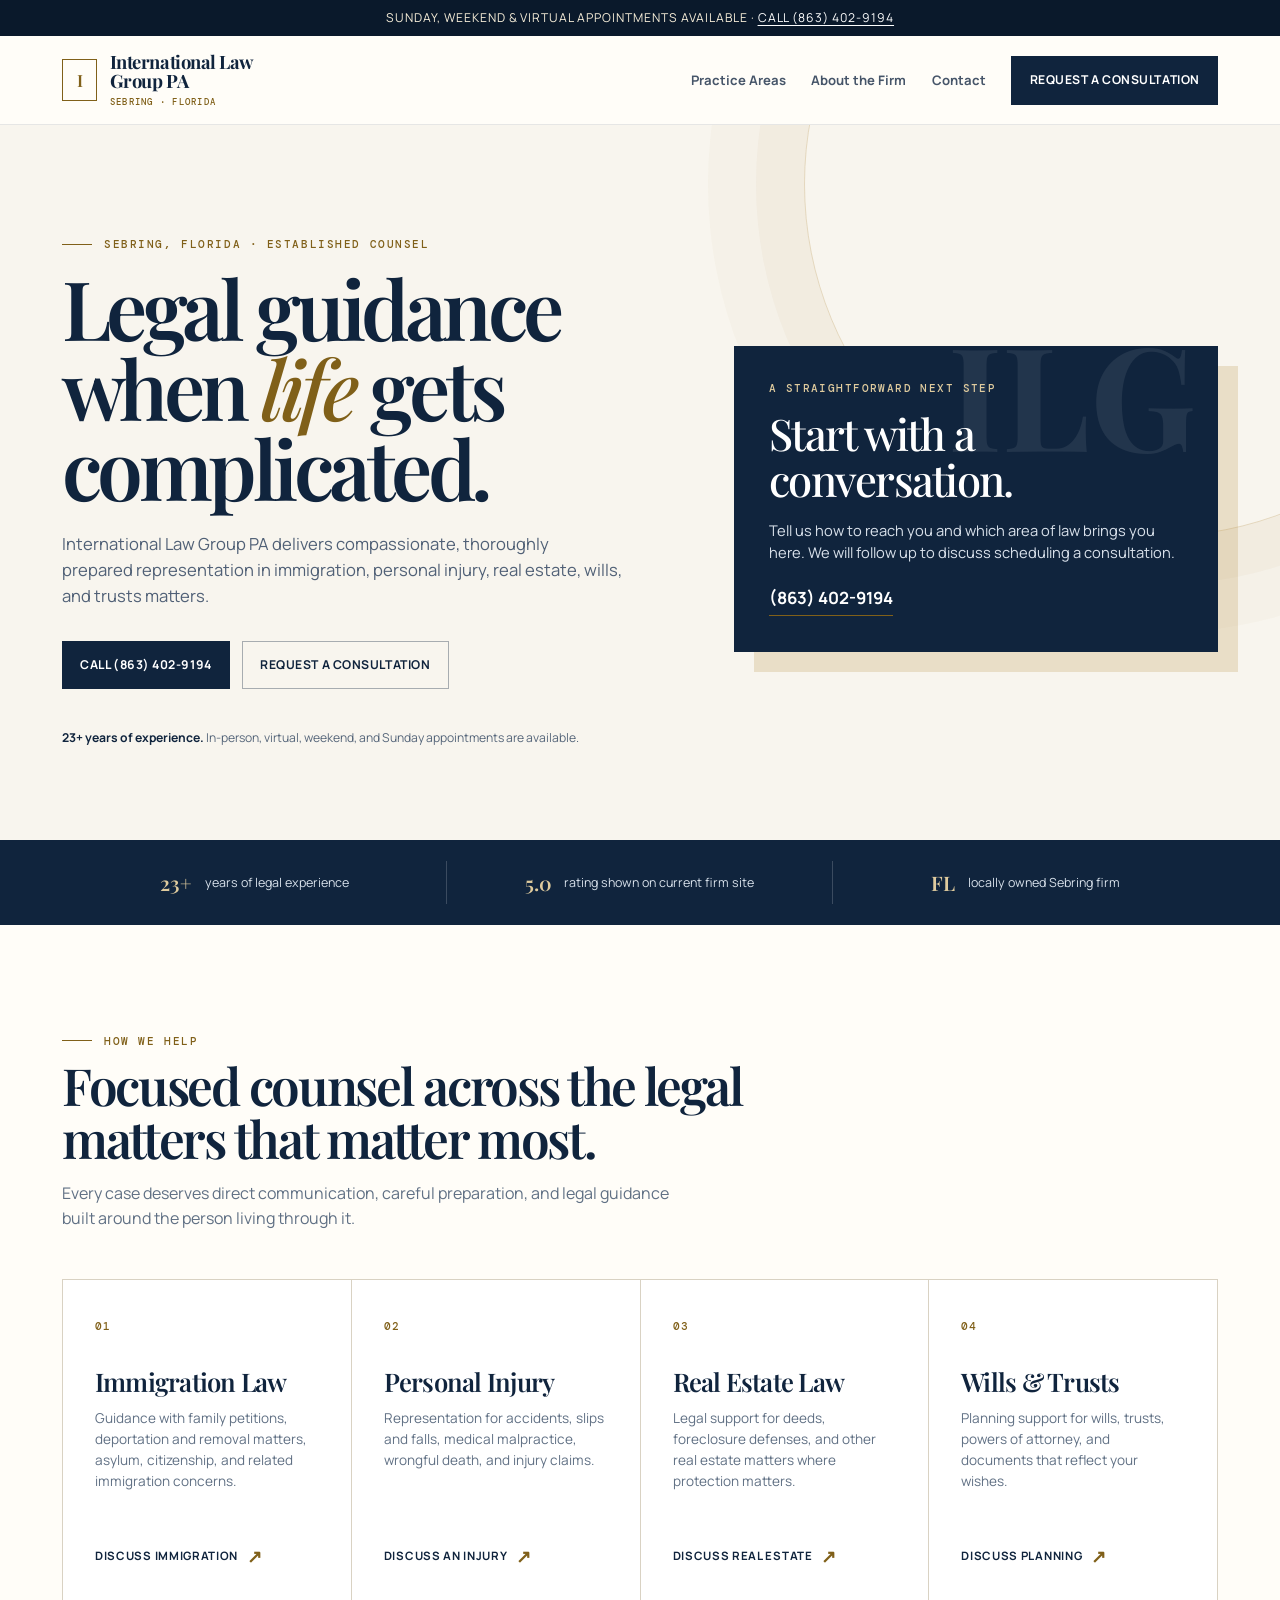
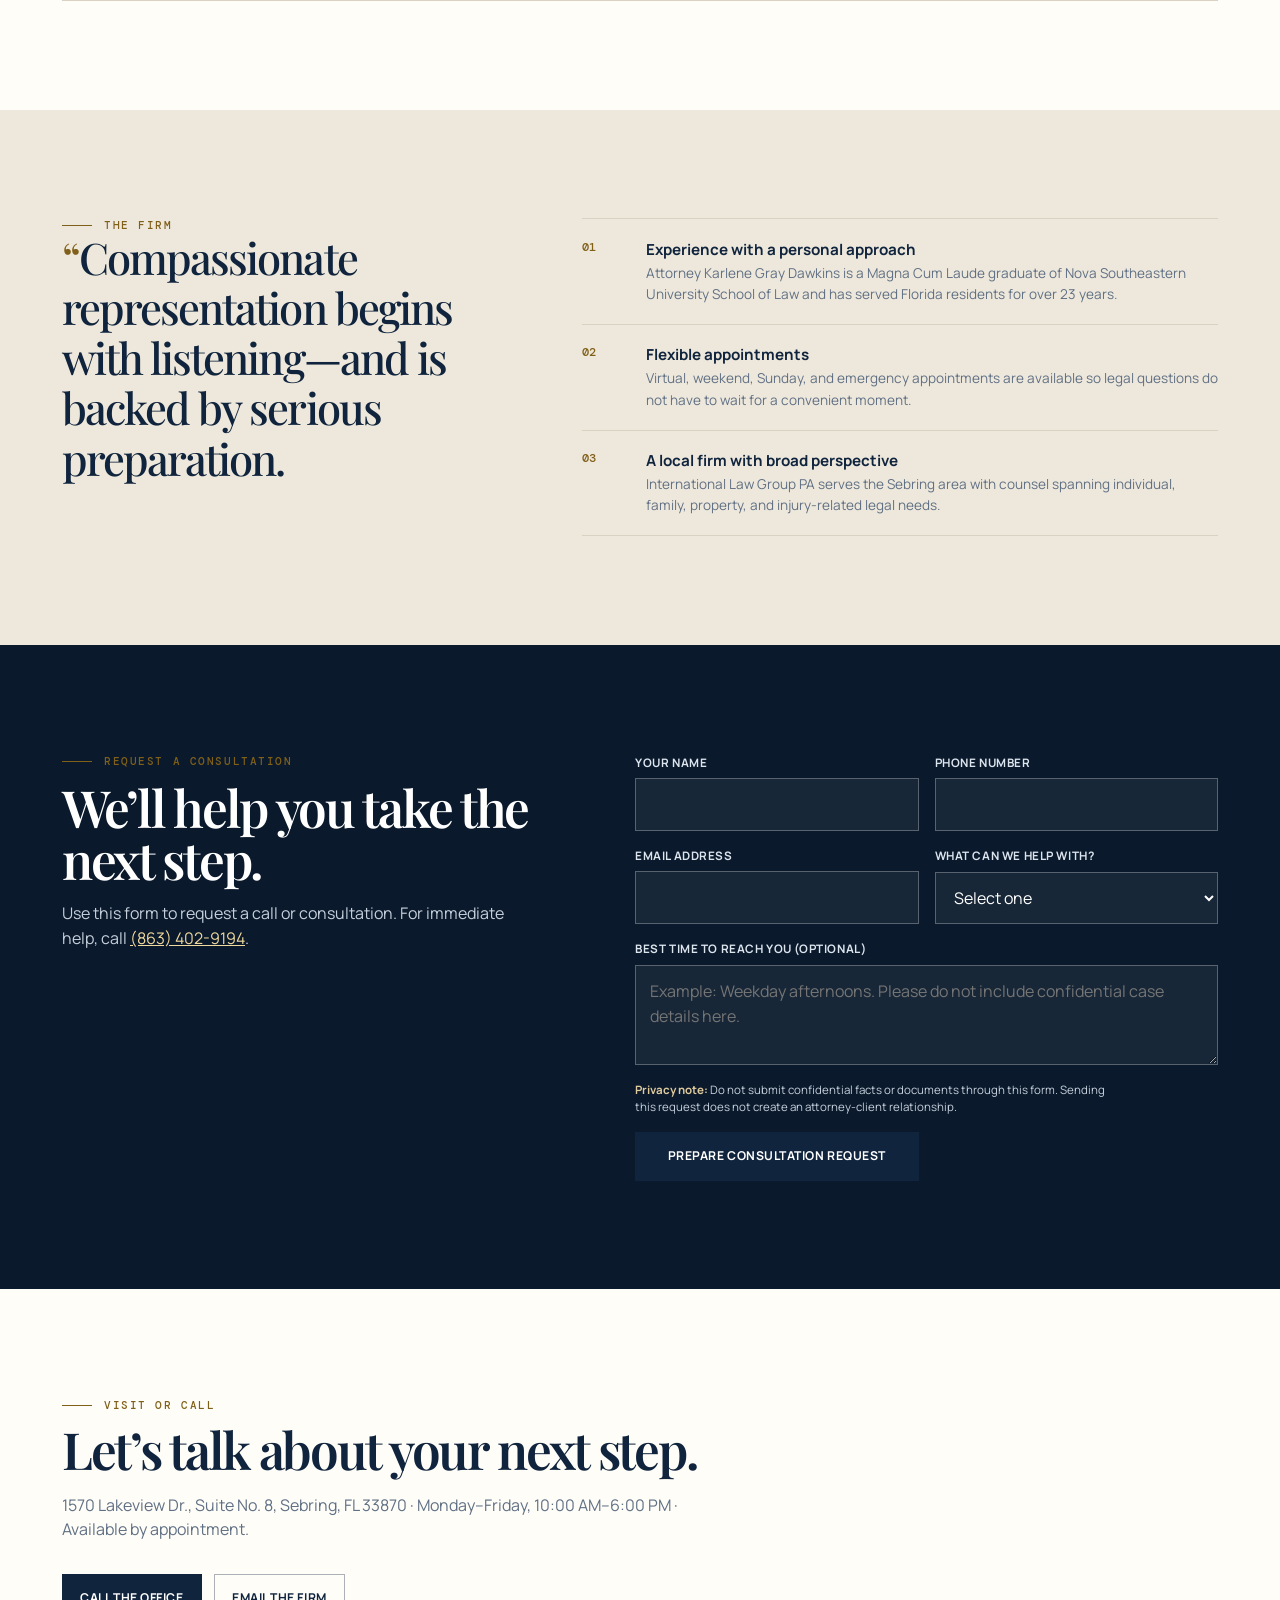
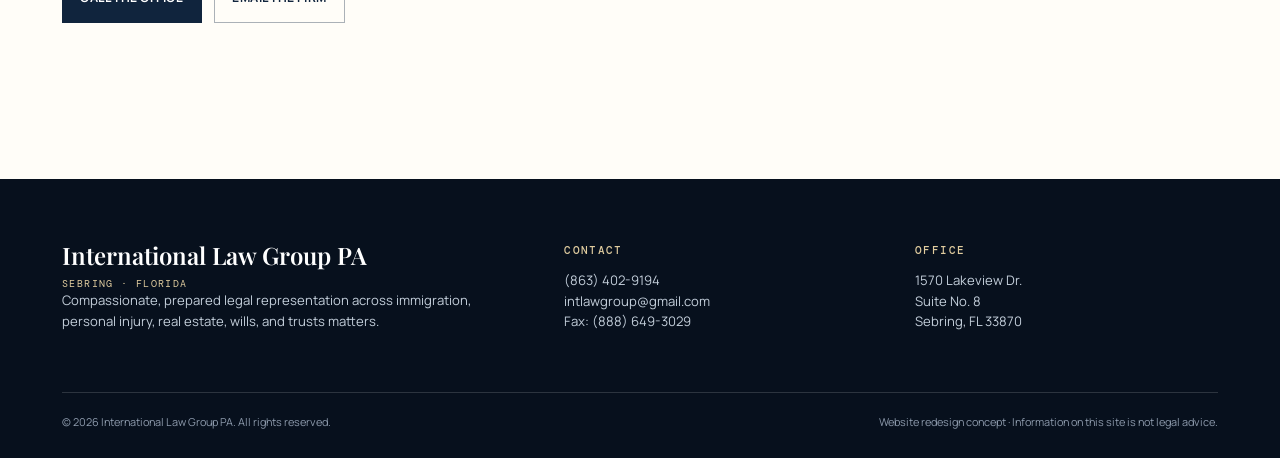
==== index.html @ d6b71b7b "feat: add premium ILG website redesign" ====
<!doctype html>
<html lang="en">
<head>
  <meta charset="utf-8">
  <meta name="viewport" content="width=device-width, initial-scale=1">
  <meta name="description" content="International Law Group PA provides immigration, personal injury, real estate, wills, and trusts counsel in Sebring, Florida.">
  <title>International Law Group PA | Sebring, Florida</title>
  <link rel="preconnect" href="https://fonts.googleapis.com">
  <link rel="preconnect" href="https://fonts.gstatic.com" crossorigin>
  <link href="https://fonts.googleapis.com/css2?family=DM+Mono&family=Manrope:wght@400;500;600;700&family=Playfair+Display:ital,wght@0,500;0,600;0,700;1,500;1,600&display=swap" rel="stylesheet">
  <style>
    :root { --ink:#10243d; --ink-2:#173456; --ivory:#f8f5ee; --paper:#fffdf8; --gold:#806019; --gold-light:#dfcb9e; --muted:#607084; --line:#d9d2c3; --deep:#0a192b; }
    * { box-sizing:border-box; }
    html { scroll-behavior:smooth; }
    body { margin:0; color:var(--ink); background:var(--paper); font-family:Manrope, sans-serif; line-height:1.55; }
    a { color:inherit; text-decoration:none; }
    button, input, select, textarea { font:inherit; }
    .skip { position:absolute; left:-999px; top:auto; }
    .skip:focus { left:1rem; top:1rem; z-index:100; padding:.7rem 1rem; background:#fff; outline:3px solid var(--gold); }
    .notice { background:var(--deep); color:#f7eed9; text-align:center; padding:.55rem 1rem; font-size:.76rem; letter-spacing:.08em; text-transform:uppercase; }
    .notice a { color:#fff; text-decoration:underline; text-underline-offset:3px; }
    header { position:sticky; top:0; z-index:20; background:rgba(255,253,248,.96); backdrop-filter:blur(12px); border-bottom:1px solid rgba(16,36,61,.1); }
    .nav { max-width:1220px; min-height:88px; margin:auto; padding:0 2rem; display:flex; align-items:center; justify-content:space-between; gap:1.5rem; }
    .brand { display:flex; gap:.8rem; align-items:center; font-family:'Playfair Display', serif; font-size:1.15rem; font-weight:700; line-height:1.03; letter-spacing:-.025em; }
    .brand-mark { width:35px; height:42px; border:1px solid var(--gold); display:grid; place-items:center; color:var(--gold); font:600 1.05rem 'Playfair Display',serif; }
    .brand small { display:block; color:var(--gold); font:500 .56rem 'DM Mono',monospace; letter-spacing:.14em; margin-top:.27rem; }
    .navlinks { display:flex; align-items:center; gap:1.6rem; color:#465569; font-size:.82rem; font-weight:700; }
    .navlinks a:not(.button) { position:relative; }
    .navlinks a:not(.button):after { content:''; position:absolute; left:0; bottom:-.4rem; height:1px; width:0; background:var(--gold); transition:.2s; }
    .navlinks a:not(.button):hover:after { width:100%; }
    .button { display:inline-flex; align-items:center; justify-content:center; gap:.6rem; padding:.86rem 1.08rem; border:1px solid var(--ink); background:var(--ink); color:#fff; cursor:pointer; font-size:.76rem; font-weight:700; letter-spacing:.045em; text-transform:uppercase; transition:.2s; }
    .button:hover { background:var(--gold); border-color:var(--gold); transform:translateY(-2px); }
    .button.alt { background:transparent; color:var(--ink); border-color:rgba(16,36,61,.35); }
    .button.alt:hover { color:#fff; }
    .menu-button { display:none; border:0; background:none; color:var(--ink); font-weight:700; }
    .hero { position:relative; overflow:hidden; background:var(--ivory); }
    .hero:before { content:''; position:absolute; width:55vw; height:55vw; min-width:680px; min-height:680px; right:-18vw; top:-23vw; border:1px solid rgba(182,146,77,.3); border-radius:50%; box-shadow:0 0 0 48px rgba(182,146,77,.05),0 0 0 96px rgba(182,146,77,.04); }
    .hero-grid { position:relative; max-width:1220px; min-height:620px; margin:auto; padding:7rem 2rem 5rem; display:grid; grid-template-columns:1.1fr .9fr; align-items:center; gap:5rem; }
    .eyebrow { display:flex; align-items:center; gap:.75rem; color:var(--gold); font:500 .7rem 'DM Mono',monospace; text-transform:uppercase; letter-spacing:.14em; }
    .eyebrow:before { content:''; width:30px; height:1px; background:currentColor; }
    h1,h2,h3,p { margin-top:0; }
    h1 { max-width:730px; margin:.95rem 0 1.5rem; font:600 clamp(3rem,6.4vw,6.05rem)/.98 'Playfair Display',serif; letter-spacing:-.055em; }
    h1 em { color:var(--gold); font-weight:500; }
    .hero-copy { max-width:560px; color:#506076; font-size:1.04rem; }
    .hero-actions { display:flex; flex-wrap:wrap; gap:.75rem; margin-top:2rem; }
    .hero-note { margin-top:2.5rem; color:#56667a; font-size:.76rem; }
    .hero-note strong { color:var(--ink); }
    .hero-card { background:var(--ink); color:#fff; padding:2.2rem; position:relative; box-shadow:20px 20px 0 rgba(182,146,77,.24); }
    .hero-card:before { content:'ILG'; position:absolute; right:1.4rem; top:-1.6rem; color:rgba(255,255,255,.08); font:700 9rem/1 'Playfair Display',serif; }
    .hero-card > * { position:relative; }
    .hero-card .card-label { color:var(--gold-light); font:500 .68rem 'DM Mono',monospace; letter-spacing:.13em; text-transform:uppercase; }
    .hero-card h2 { margin:1rem 0; max-width:360px; font:500 clamp(2rem,3.4vw,3.25rem)/1.05 'Playfair Display',serif; letter-spacing:-.04em; }
    .hero-card p { color:#d9e1eb; font-size:.92rem; }
    .hero-card .phone { display:inline-block; margin-top:.4rem; color:#fff; border-bottom:1px solid var(--gold); padding-bottom:.25rem; font-size:1.05rem; font-weight:700; }
    .trust { background:var(--ink); color:#fff; }
    .trust-inner { max-width:1220px; margin:auto; padding:1.3rem 2rem; display:grid; grid-template-columns:repeat(3,1fr); }
    .trust-item { display:flex; align-items:center; justify-content:center; gap:.8rem; padding:.5rem 1rem; border-right:1px solid rgba(255,255,255,.18); color:#d7e0ea; font-size:.78rem; }
    .trust-item:last-child { border-right:0; }
    .trust-num { color:var(--gold-light); font:600 1.25rem 'Playfair Display',serif; }
    .section { max-width:1220px; margin:auto; padding:6.8rem 2rem; }
    .section-header { max-width:710px; margin-bottom:3rem; }
    .section h2 { margin:.7rem 0 1rem; font:600 clamp(2.2rem,4vw,4rem)/1.04 'Playfair Display',serif; letter-spacing:-.045em; }
    .section-intro { color:var(--muted); max-width:630px; }
    .practice-grid { display:grid; grid-template-columns:repeat(4,1fr); gap:1px; background:var(--line); border:1px solid var(--line); }
    .practice { min-height:320px; padding:2rem; background:#fff; display:flex; flex-direction:column; justify-content:space-between; transition:.25s; }
    .practice:hover { background:#f4efe5; }
    .practice-index { color:var(--gold); font:500 .7rem 'DM Mono',monospace; letter-spacing:.1em; }
    .practice h3 { margin:1.9rem 0 .8rem; font:600 1.6rem/1.1 'Playfair Display',serif; letter-spacing:-.03em; }
    .practice p { color:var(--muted); font-size:.85rem; }
    .text-link { display:inline-flex; gap:.55rem; align-items:center; color:var(--ink); font:700 .72rem Manrope,sans-serif; text-transform:uppercase; letter-spacing:.06em; }
    .text-link:after { content:'↗'; color:var(--gold); font-size:1.1rem; }
    .difference { background:#eee8dc; }
    .difference-inner { max-width:1220px; padding:6.8rem 2rem; margin:auto; display:grid; grid-template-columns:.8fr 1.2fr; gap:6rem; }
    .quote { color:var(--ink); font:500 clamp(2rem,3.4vw,3.7rem)/1.15 'Playfair Display',serif; letter-spacing:-.045em; }
    .quote:before { content:'“'; color:var(--gold); }
    .facts { border-top:1px solid var(--line); }
    .fact { display:grid; grid-template-columns:48px 1fr; gap:1rem; padding:1.2rem 0; border-bottom:1px solid var(--line); }
    .fact span { color:var(--gold); font:500 .75rem 'DM Mono',monospace; }
    .fact h3 { margin:0 0 .2rem; font:700 .95rem Manrope,sans-serif; }
    .fact p { margin:0; color:var(--muted); font-size:.85rem; }
    .consult { background:var(--deep); color:#fff; }
    .consult-inner { max-width:1220px; margin:auto; padding:6.8rem 2rem; display:grid; grid-template-columns:.9fr 1.1fr; gap:6rem; }
    .consult h2 { margin:.8rem 0 1rem; font:600 clamp(2.3rem,4vw,4rem)/1.02 'Playfair Display',serif; letter-spacing:-.045em; }
    .consult p { color:#c6d0dd; max-width:480px; }
    form { display:grid; grid-template-columns:1fr 1fr; gap:1rem; }
    .field { display:grid; gap:.38rem; }
    .field.full { grid-column:1/-1; }
    label { color:#dce4ee; font-size:.73rem; font-weight:700; letter-spacing:.05em; text-transform:uppercase; }
    input,select,textarea { width:100%; border:1px solid rgba(255,255,255,.28); border-radius:0; background:rgba(255,255,255,.06); color:#fff; padding:.82rem .9rem; }
    option { color:#10243d; }
    textarea { min-height:100px; resize:vertical; }
    input:focus,select:focus,textarea:focus { outline:2px solid var(--gold); outline-offset:2px; }
    .privacy { grid-column:1/-1; margin:0; color:#bdc8d6; font-size:.72rem; }
    .privacy strong { color:var(--gold-light); }
    .form-result { grid-column:1/-1; display:none; margin:0; color:#f0d99f; font-size:.8rem; }
    .form-result.show { display:block; }
    footer { background:#07101d; color:#d3dce6; }
    .footer-inner { max-width:1220px; margin:auto; padding:4rem 2rem 1.7rem; }
    .footer-top { display:grid; grid-template-columns:1.5fr 1fr 1fr; gap:3rem; }
    .footer-brand { color:#fff; font:600 1.5rem/1.05 'Playfair Display',serif; }
    .footer-brand small { display:block; margin-top:.55rem; color:var(--gold-light); font:.62rem 'DM Mono',monospace; letter-spacing:.14em; }
    .footer-heading { color:var(--gold-light); margin-bottom:.8rem; font:500 .7rem 'DM Mono',monospace; text-transform:uppercase; letter-spacing:.12em; }
    footer p, footer a { color:#c3ceda; font-size:.82rem; }
    footer a:hover { color:#fff; }
    .footer-bottom { display:flex; justify-content:space-between; gap:1rem; margin-top:3rem; padding-top:1.3rem; border-top:1px solid rgba(255,255,255,.15); color:#8d9aac; font-size:.68rem; }
    @media (max-width:860px) { .nav { min-height:72px; padding:0 1.15rem; } .navlinks { display:none; position:absolute; left:0; right:0; top:72px; padding:1rem 1.15rem 1.4rem; flex-direction:column; align-items:stretch; background:var(--paper); border-bottom:1px solid var(--line); } .navlinks.open { display:flex; } .menu-button { display:block; } .hero-grid,.difference-inner,.consult-inner { grid-template-columns:1fr; gap:3rem; } .hero-grid { padding:5rem 1.3rem 4.7rem; } .section { padding:5rem 1.3rem; } .hero-card { max-width:520px; } .practice-grid { grid-template-columns:1fr 1fr; } .difference-inner,.consult-inner { padding:5rem 1.3rem; } .trust-inner { grid-template-columns:1fr; padding:1rem 1.3rem; } .trust-item { justify-content:flex-start; border-right:0; border-bottom:1px solid rgba(255,255,255,.18); } .trust-item:last-child { border-bottom:0; } }
    @media (max-width:540px) { h1 { font-size:3.15rem; } .practice-grid { grid-template-columns:1fr; } .practice { min-height:245px; } form { grid-template-columns:1fr; } .field.full { grid-column:auto; } .footer-top { grid-template-columns:1fr; gap:2rem; } .footer-bottom { flex-direction:column; } .hero-actions .button { width:100%; } }
  </style>
</head>
<body>
  <a class="skip" href="#main">Skip to main content</a>
  <div class="notice">Sunday, weekend & virtual appointments available · <a href="tel:+1-863-402-9194">Call (863) 402-9194</a></div>
  <header>
    <nav class="nav" aria-label="Main navigation">
      <a class="brand" href="#top" aria-label="International Law Group PA home"><span class="brand-mark">I</span><span>International Law<br>Group PA<small>SEBRING · FLORIDA</small></span></a>
      <button class="menu-button" type="button" aria-expanded="false" aria-controls="menu">Menu</button>
      <div class="navlinks" id="menu">
        <a href="#practice-areas">Practice Areas</a><a href="#about">About the Firm</a><a href="#contact">Contact</a><a class="button" href="#consultation">Request a Consultation</a>
      </div>
    </nav>
  </header>
  <main id="main">
    <section class="hero" id="top">
      <div class="hero-grid">
        <div>
          <div class="eyebrow">Sebring, Florida · Established Counsel</div>
          <h1>Legal guidance when <em>life</em> gets complicated.</h1>
          <p class="hero-copy">International Law Group PA delivers compassionate, thoroughly prepared representation in immigration, personal injury, real estate, wills, and trusts matters.</p>
          <div class="hero-actions"><a class="button" href="tel:+1-863-402-9194">Call (863) 402-9194</a><a class="button alt" href="#consultation">Request a consultation</a></div>
          <p class="hero-note"><strong>23+ years of experience.</strong> In-person, virtual, weekend, and Sunday appointments are available.</p>
        </div>
        <aside class="hero-card" aria-label="Consultation prompt"><div class="card-label">A straightforward next step</div><h2>Start with a conversation.</h2><p>Tell us how to reach you and which area of law brings you here. We will follow up to discuss scheduling a consultation.</p><a class="phone" href="tel:+1-863-402-9194">(863) 402-9194</a></aside>
      </div>
    </section>
    <section class="trust" aria-label="Firm highlights"><div class="trust-inner"><div class="trust-item"><span class="trust-num">23+</span> years of legal experience</div><div class="trust-item"><span class="trust-num">5.0</span> rating shown on current firm site</div><div class="trust-item"><span class="trust-num">FL</span> locally owned Sebring firm</div></div></section>
    <section class="section" id="practice-areas">
      <div class="section-header"><div class="eyebrow">How we help</div><h2>Focused counsel across the legal matters that matter most.</h2><p class="section-intro">Every case deserves direct communication, careful preparation, and legal guidance built around the person living through it.</p></div>
      <div class="practice-grid">
        <article class="practice"><div><span class="practice-index">01</span><h3>Immigration Law</h3><p>Guidance with family petitions, deportation and removal matters, asylum, citizenship, and related immigration concerns.</p></div><a class="text-link" href="#consultation">Discuss immigration</a></article>
        <article class="practice"><div><span class="practice-index">02</span><h3>Personal Injury</h3><p>Representation for accidents, slips and falls, medical malpractice, wrongful death, and injury claims.</p></div><a class="text-link" href="#consultation">Discuss an injury</a></article>
        <article class="practice"><div><span class="practice-index">03</span><h3>Real Estate Law</h3><p>Legal support for deeds, foreclosure defenses, and other real estate matters where protection matters.</p></div><a class="text-link" href="#consultation">Discuss real estate</a></article>
        <article class="practice"><div><span class="practice-index">04</span><h3>Wills & Trusts</h3><p>Planning support for wills, trusts, powers of attorney, and documents that reflect your wishes.</p></div><a class="text-link" href="#consultation">Discuss planning</a></article>
      </div>
    </section>
    <section class="difference" id="about"><div class="difference-inner"><div><div class="eyebrow">The firm</div><p class="quote">Compassionate representation begins with listening—and is backed by serious preparation.</p></div><div class="facts"><div class="fact"><span>01</span><div><h3>Experience with a personal approach</h3><p>Attorney Karlene Gray Dawkins is a Magna Cum Laude graduate of Nova Southeastern University School of Law and has served Florida residents for over 23 years.</p></div></div><div class="fact"><span>02</span><div><h3>Flexible appointments</h3><p>Virtual, weekend, Sunday, and emergency appointments are available so legal questions do not have to wait for a convenient moment.</p></div></div><div class="fact"><span>03</span><div><h3>A local firm with broad perspective</h3><p>International Law Group PA serves the Sebring area with counsel spanning individual, family, property, and injury-related legal needs.</p></div></div></div></div></section>
    <section class="consult" id="consultation"><div class="consult-inner"><div><div class="eyebrow">Request a consultation</div><h2>We’ll help you take the next step.</h2><p>Use this form to request a call or consultation. For immediate help, call <a href="tel:+1-863-402-9194" style="color:#f0d99f;text-decoration:underline">(863) 402-9194</a>.</p></div><form id="consultation-form"><div class="field"><label for="name">Your name</label><input id="name" name="name" autocomplete="name" required></div><div class="field"><label for="phone">Phone number</label><input id="phone" name="phone" type="tel" autocomplete="tel" required></div><div class="field"><label for="email">Email address</label><input id="email" name="email" type="email" autocomplete="email"></div><div class="field"><label for="matter">What can we help with?</label><select id="matter" name="matter" required><option value="">Select one</option><option>Immigration Law</option><option>Personal Injury</option><option>Real Estate Law</option><option>Wills & Trusts</option><option>Another Legal Matter</option></select></div><div class="field full"><label for="note">Best time to reach you (optional)</label><textarea id="note" name="note" placeholder="Example: Weekday afternoons. Please do not include confidential case details here."></textarea></div><p class="privacy"><strong>Privacy note:</strong> Do not submit confidential facts or documents through this form. Sending this request does not create an attorney-client relationship.</p><button class="button" type="submit">Prepare consultation request</button><p class="form-result" id="form-result" role="status"></p></form></div></section>
    <section class="section" id="contact"><div class="section-header"><div class="eyebrow">Visit or call</div><h2>Let’s talk about your next step.</h2><p class="section-intro">1570 Lakeview Dr., Suite No. 8, Sebring, FL 33870 · Monday–Friday, 10:00 AM–6:00 PM · Available by appointment.</p><div class="hero-actions"><a class="button" href="tel:+1-863-402-9194">Call the office</a><a class="button alt" href="mailto:intlawgroup@gmail.com">Email the firm</a></div></div></section>
  </main>
  <footer><div class="footer-inner"><div class="footer-top"><div><div class="footer-brand">International Law Group PA<small>SEBRING · FLORIDA</small></div><p>Compassionate, prepared legal representation across immigration, personal injury, real estate, wills, and trusts matters.</p></div><div><div class="footer-heading">Contact</div><p><a href="tel:+1-863-402-9194">(863) 402-9194</a><br><a href="mailto:intlawgroup@gmail.com">intlawgroup@gmail.com</a><br>Fax: (888) 649-3029</p></div><div><div class="footer-heading">Office</div><p>1570 Lakeview Dr.<br>Suite No. 8<br>Sebring, FL 33870</p></div></div><div class="footer-bottom"><span>© <span id="year"></span> International Law Group PA. All rights reserved.</span><span>Website redesign concept · Information on this site is not legal advice.</span></div></div></footer>
  <script>
    const menuButton=document.querySelector('.menu-button'),menu=document.querySelector('.navlinks');
    menuButton.addEventListener('click',()=>{const open=menu.classList.toggle('open');menuButton.setAttribute('aria-expanded',open);menuButton.textContent=open?'Close':'Menu';});
    document.querySelectorAll('.navlinks a').forEach(link=>link.addEventListener('click',()=>{menu.classList.remove('open');menuButton.setAttribute('aria-expanded','false');menuButton.textContent='Menu';}));
    document.getElementById('year').textContent=new Date().getFullYear();
    document.getElementById('consultation-form').addEventListener('submit',event=>{event.preventDefault();const f=new FormData(event.currentTarget);const body=[`Name: ${f.get('name')}`,`Phone: ${f.get('phone')}`,`Email: ${f.get('email')||'Not provided'}`,`Practice area: ${f.get('matter')}`,`Best time / non-confidential note: ${f.get('note')||'Not provided'}`].join('\r\n');document.getElementById('form-result').textContent='A consultation request is being prepared in your email app. If it does not open, use the email link in the footer.';document.getElementById('form-result').classList.add('show');window.location.href=`mailto:intlawgroup@gmail.com?subject=${encodeURIComponent('Consultation Request — '+f.get('matter'))}&body=${encodeURIComponent(body)}`;});
  </script>
</body>
</html>
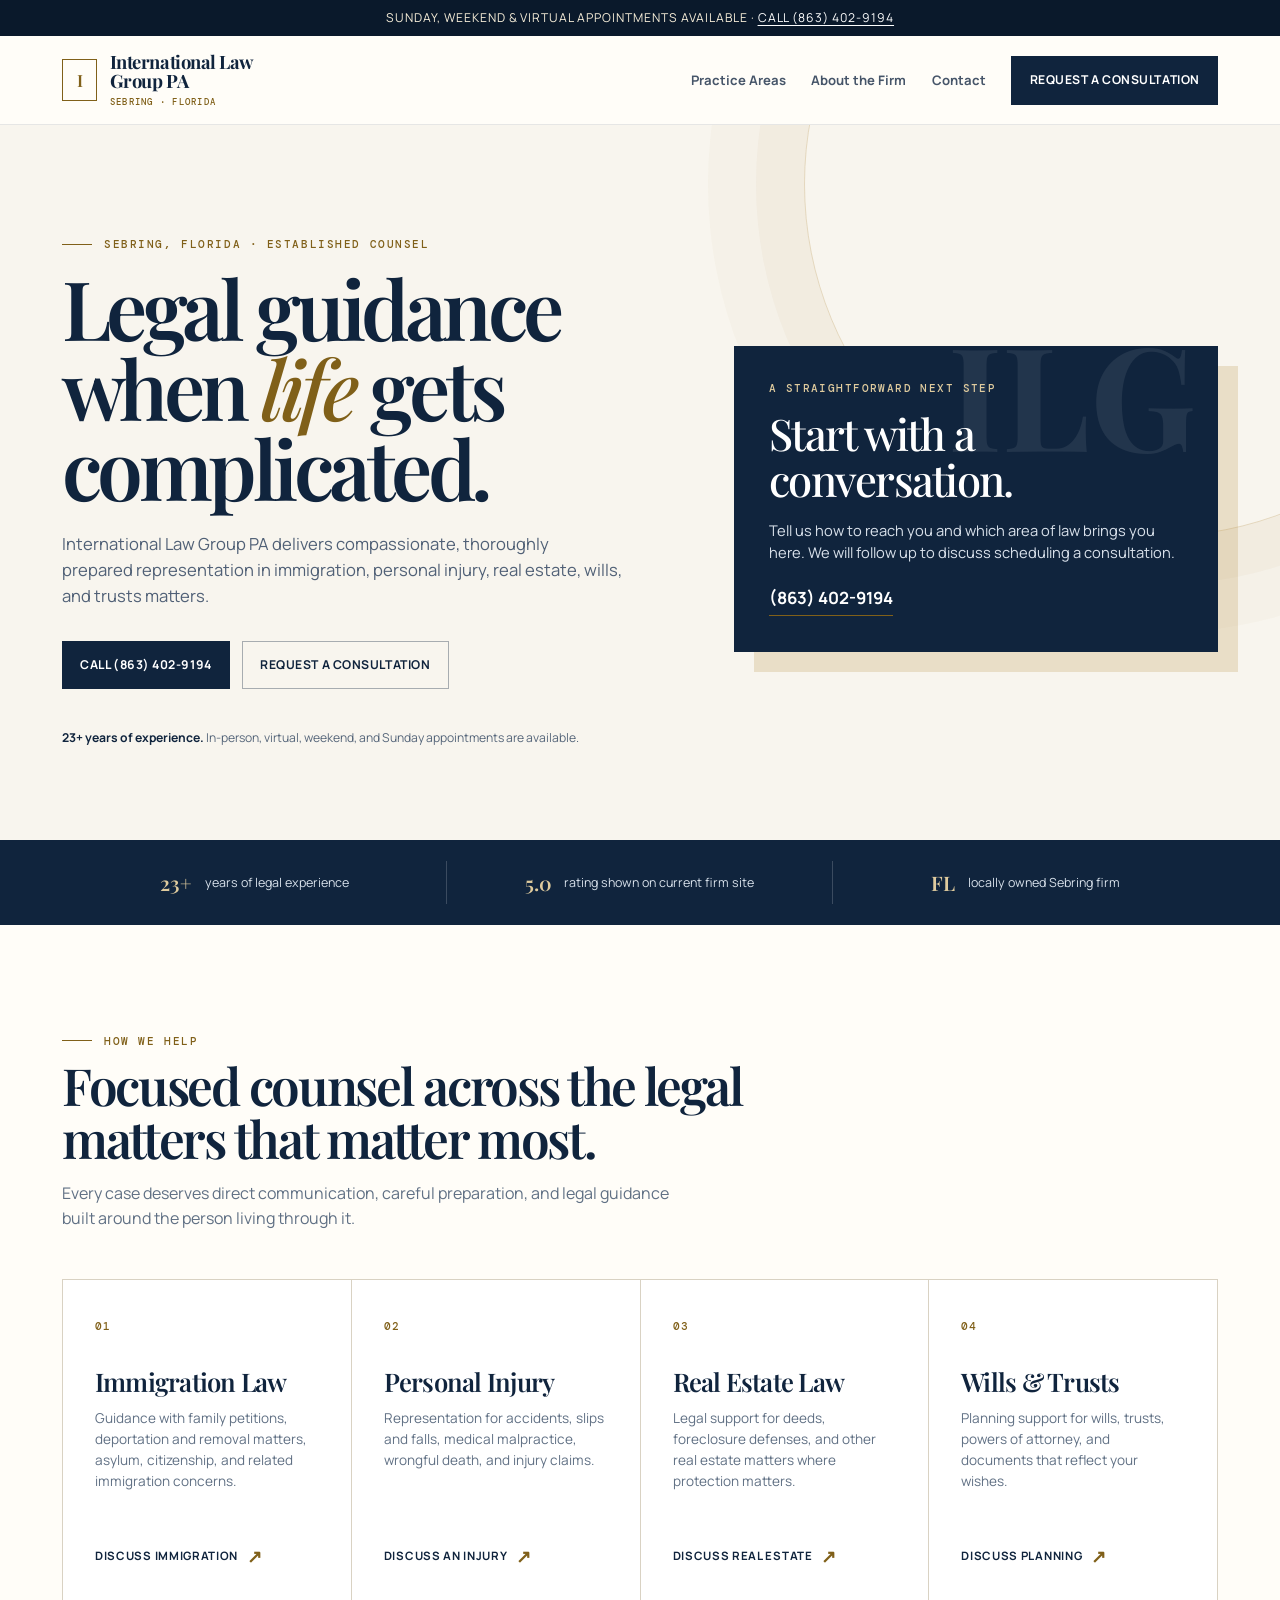
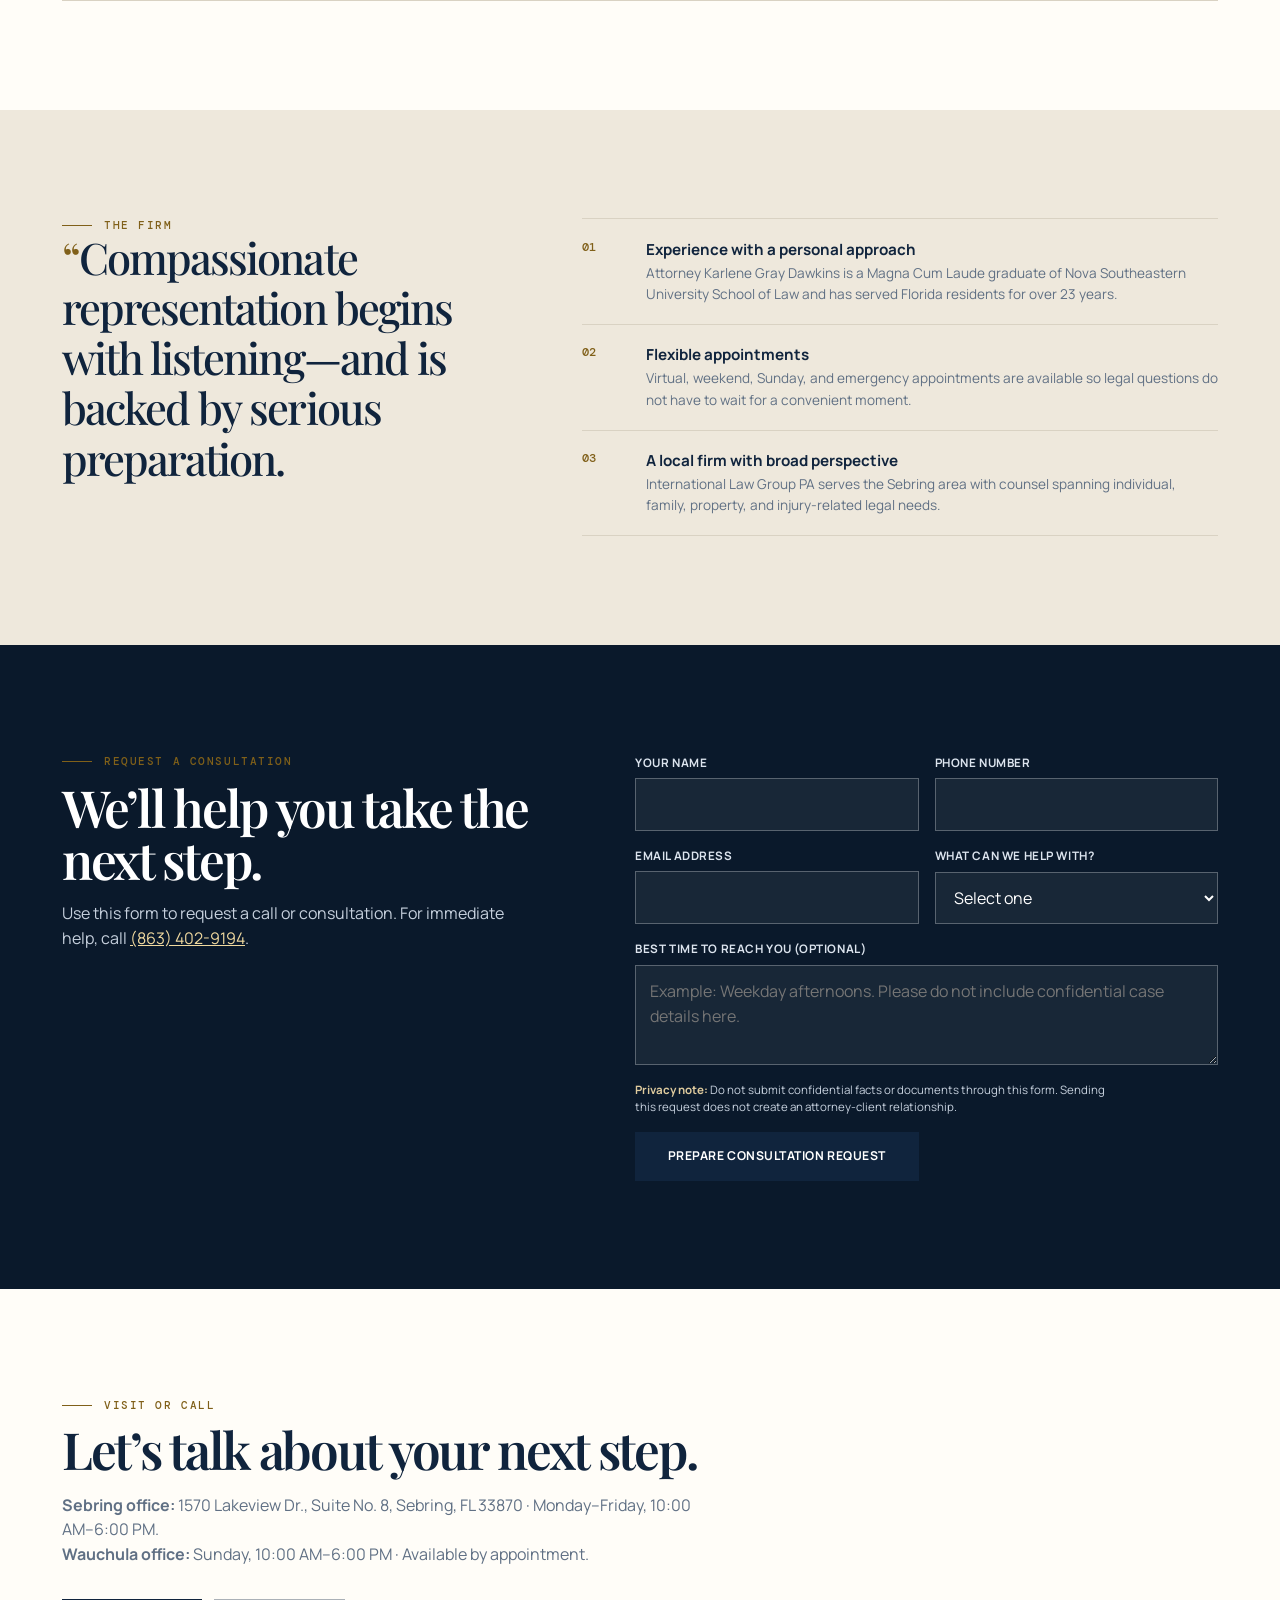
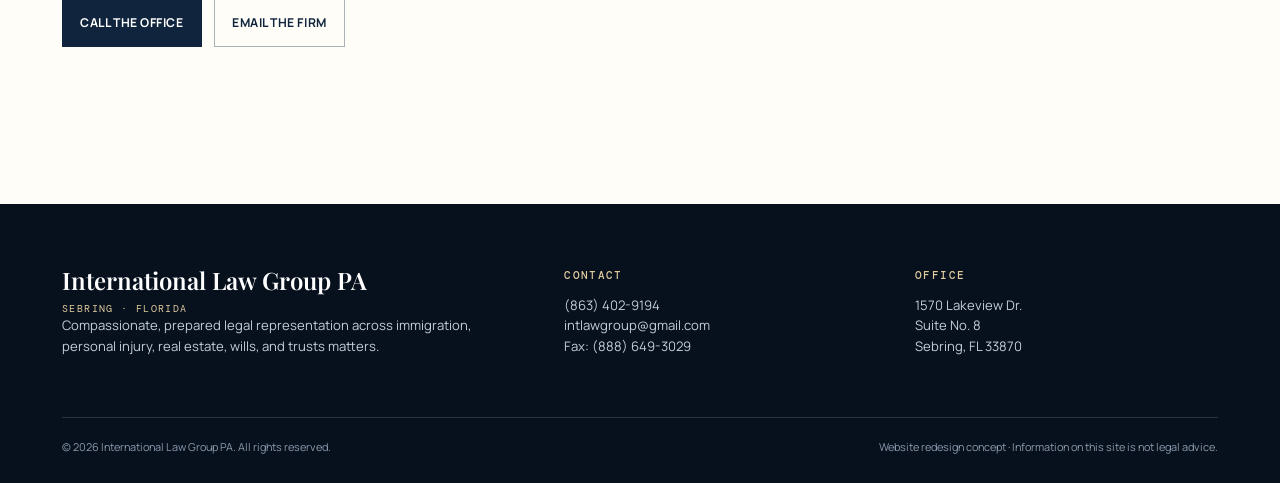
==== commit 4c4f0f4e: "fix: add confirmed Sebring and Wauchula office hours" ====
--- a/index.html
+++ b/index.html
@@ -144,7 +144,7 @@
     </section>
     <section class="difference" id="about"><div class="difference-inner"><div><div class="eyebrow">The firm</div><p class="quote">Compassionate representation begins with listening—and is backed by serious preparation.</p></div><div class="facts"><div class="fact"><span>01</span><div><h3>Experience with a personal approach</h3><p>Attorney Karlene Gray Dawkins is a Magna Cum Laude graduate of Nova Southeastern University School of Law and has served Florida residents for over 23 years.</p></div></div><div class="fact"><span>02</span><div><h3>Flexible appointments</h3><p>Virtual, weekend, Sunday, and emergency appointments are available so legal questions do not have to wait for a convenient moment.</p></div></div><div class="fact"><span>03</span><div><h3>A local firm with broad perspective</h3><p>International Law Group PA serves the Sebring area with counsel spanning individual, family, property, and injury-related legal needs.</p></div></div></div></div></section>
     <section class="consult" id="consultation"><div class="consult-inner"><div><div class="eyebrow">Request a consultation</div><h2>We’ll help you take the next step.</h2><p>Use this form to request a call or consultation. For immediate help, call <a href="tel:+1-863-402-9194" style="color:#f0d99f;text-decoration:underline">(863) 402-9194</a>.</p></div><form id="consultation-form"><div class="field"><label for="name">Your name</label><input id="name" name="name" autocomplete="name" required></div><div class="field"><label for="phone">Phone number</label><input id="phone" name="phone" type="tel" autocomplete="tel" required></div><div class="field"><label for="email">Email address</label><input id="email" name="email" type="email" autocomplete="email"></div><div class="field"><label for="matter">What can we help with?</label><select id="matter" name="matter" required><option value="">Select one</option><option>Immigration Law</option><option>Personal Injury</option><option>Real Estate Law</option><option>Wills & Trusts</option><option>Another Legal Matter</option></select></div><div class="field full"><label for="note">Best time to reach you (optional)</label><textarea id="note" name="note" placeholder="Example: Weekday afternoons. Please do not include confidential case details here."></textarea></div><p class="privacy"><strong>Privacy note:</strong> Do not submit confidential facts or documents through this form. Sending this request does not create an attorney-client relationship.</p><button class="button" type="submit">Prepare consultation request</button><p class="form-result" id="form-result" role="status"></p></form></div></section>
-    <section class="section" id="contact"><div class="section-header"><div class="eyebrow">Visit or call</div><h2>Let’s talk about your next step.</h2><p class="section-intro">1570 Lakeview Dr., Suite No. 8, Sebring, FL 33870 · Monday–Friday, 10:00 AM–6:00 PM · Available by appointment.</p><div class="hero-actions"><a class="button" href="tel:+1-863-402-9194">Call the office</a><a class="button alt" href="mailto:intlawgroup@gmail.com">Email the firm</a></div></div></section>
+    <section class="section" id="contact"><div class="section-header"><div class="eyebrow">Visit or call</div><h2>Let’s talk about your next step.</h2><p class="section-intro"><strong>Sebring office:</strong> 1570 Lakeview Dr., Suite No. 8, Sebring, FL 33870 · Monday–Friday, 10:00 AM–6:00 PM.<br><strong>Wauchula office:</strong> Sunday, 10:00 AM–6:00 PM · Available by appointment.</p><div class="hero-actions"><a class="button" href="tel:+1-863-402-9194">Call the office</a><a class="button alt" href="mailto:intlawgroup@gmail.com">Email the firm</a></div></div></section>
   </main>
   <footer><div class="footer-inner"><div class="footer-top"><div><div class="footer-brand">International Law Group PA<small>SEBRING · FLORIDA</small></div><p>Compassionate, prepared legal representation across immigration, personal injury, real estate, wills, and trusts matters.</p></div><div><div class="footer-heading">Contact</div><p><a href="tel:+1-863-402-9194">(863) 402-9194</a><br><a href="mailto:intlawgroup@gmail.com">intlawgroup@gmail.com</a><br>Fax: (888) 649-3029</p></div><div><div class="footer-heading">Office</div><p>1570 Lakeview Dr.<br>Suite No. 8<br>Sebring, FL 33870</p></div></div><div class="footer-bottom"><span>© <span id="year"></span> International Law Group PA. All rights reserved.</span><span>Website redesign concept · Information on this site is not legal advice.</span></div></div></footer>
   <script>
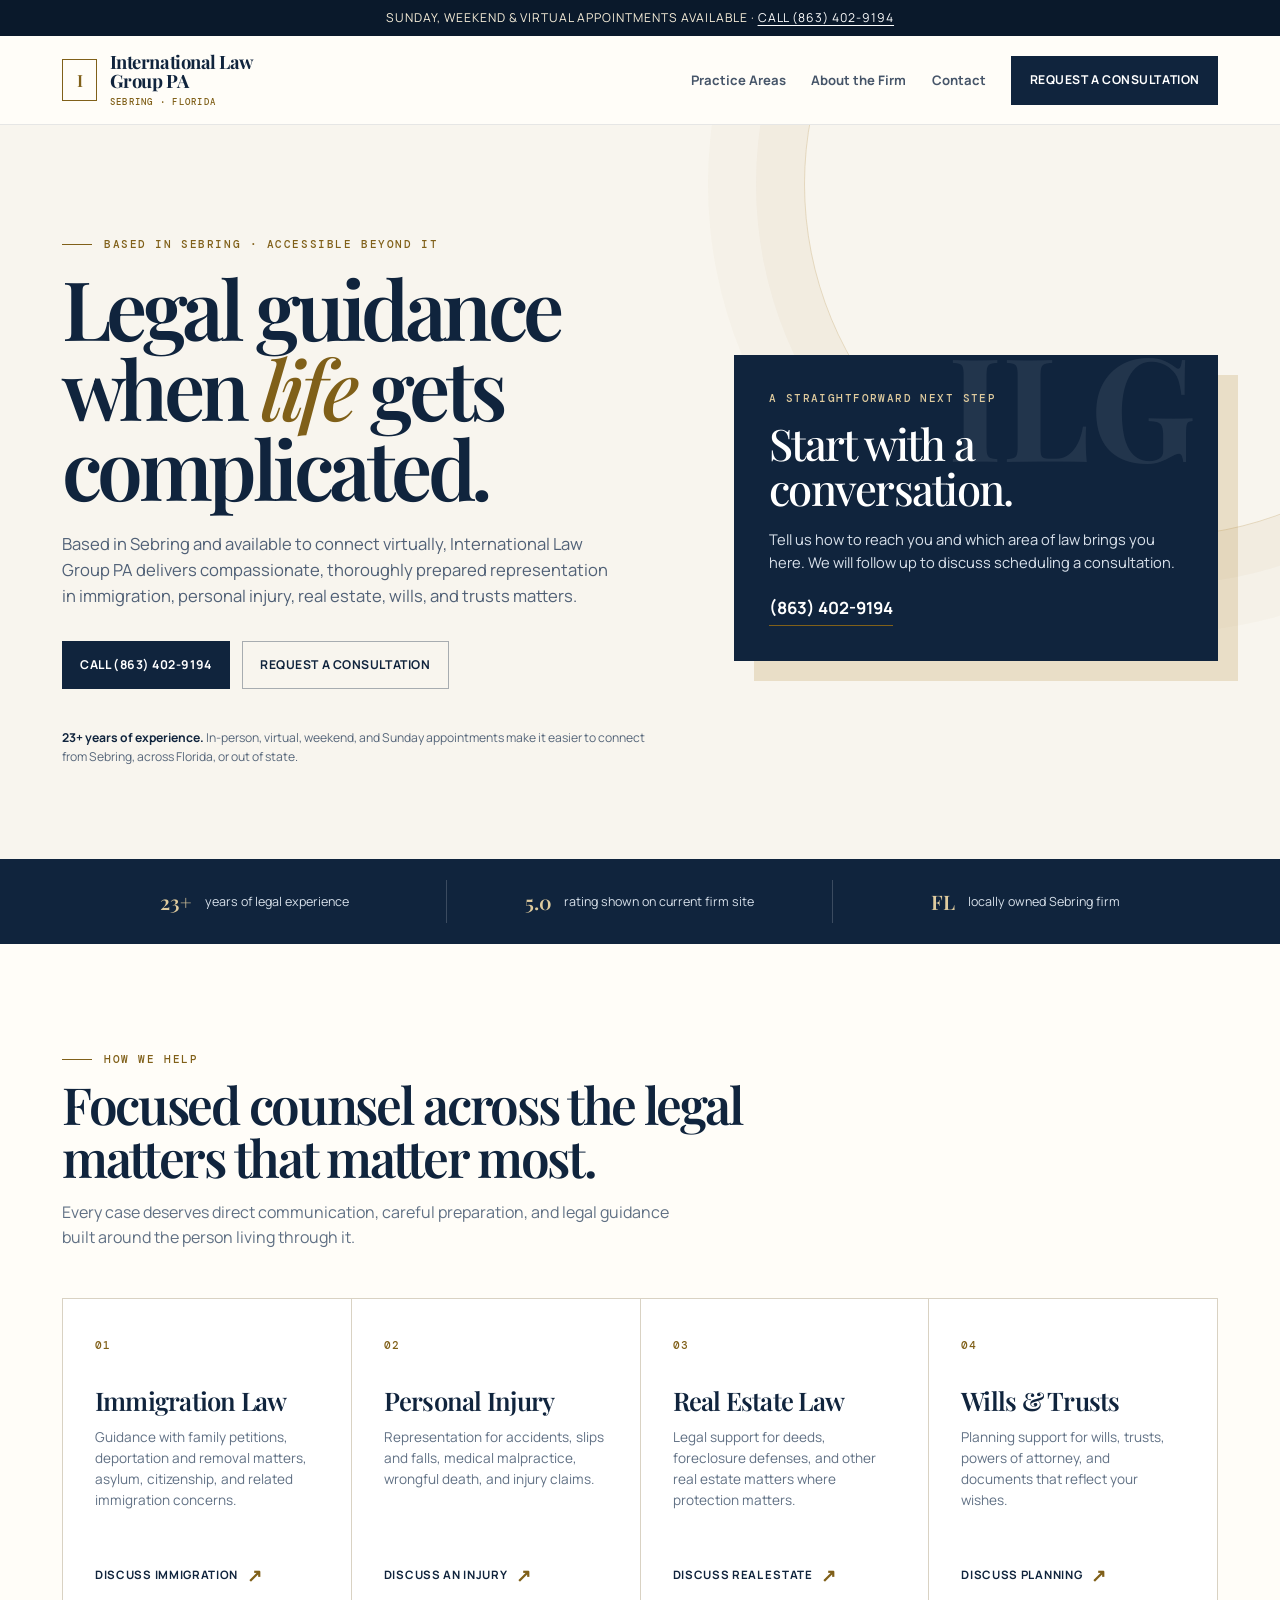
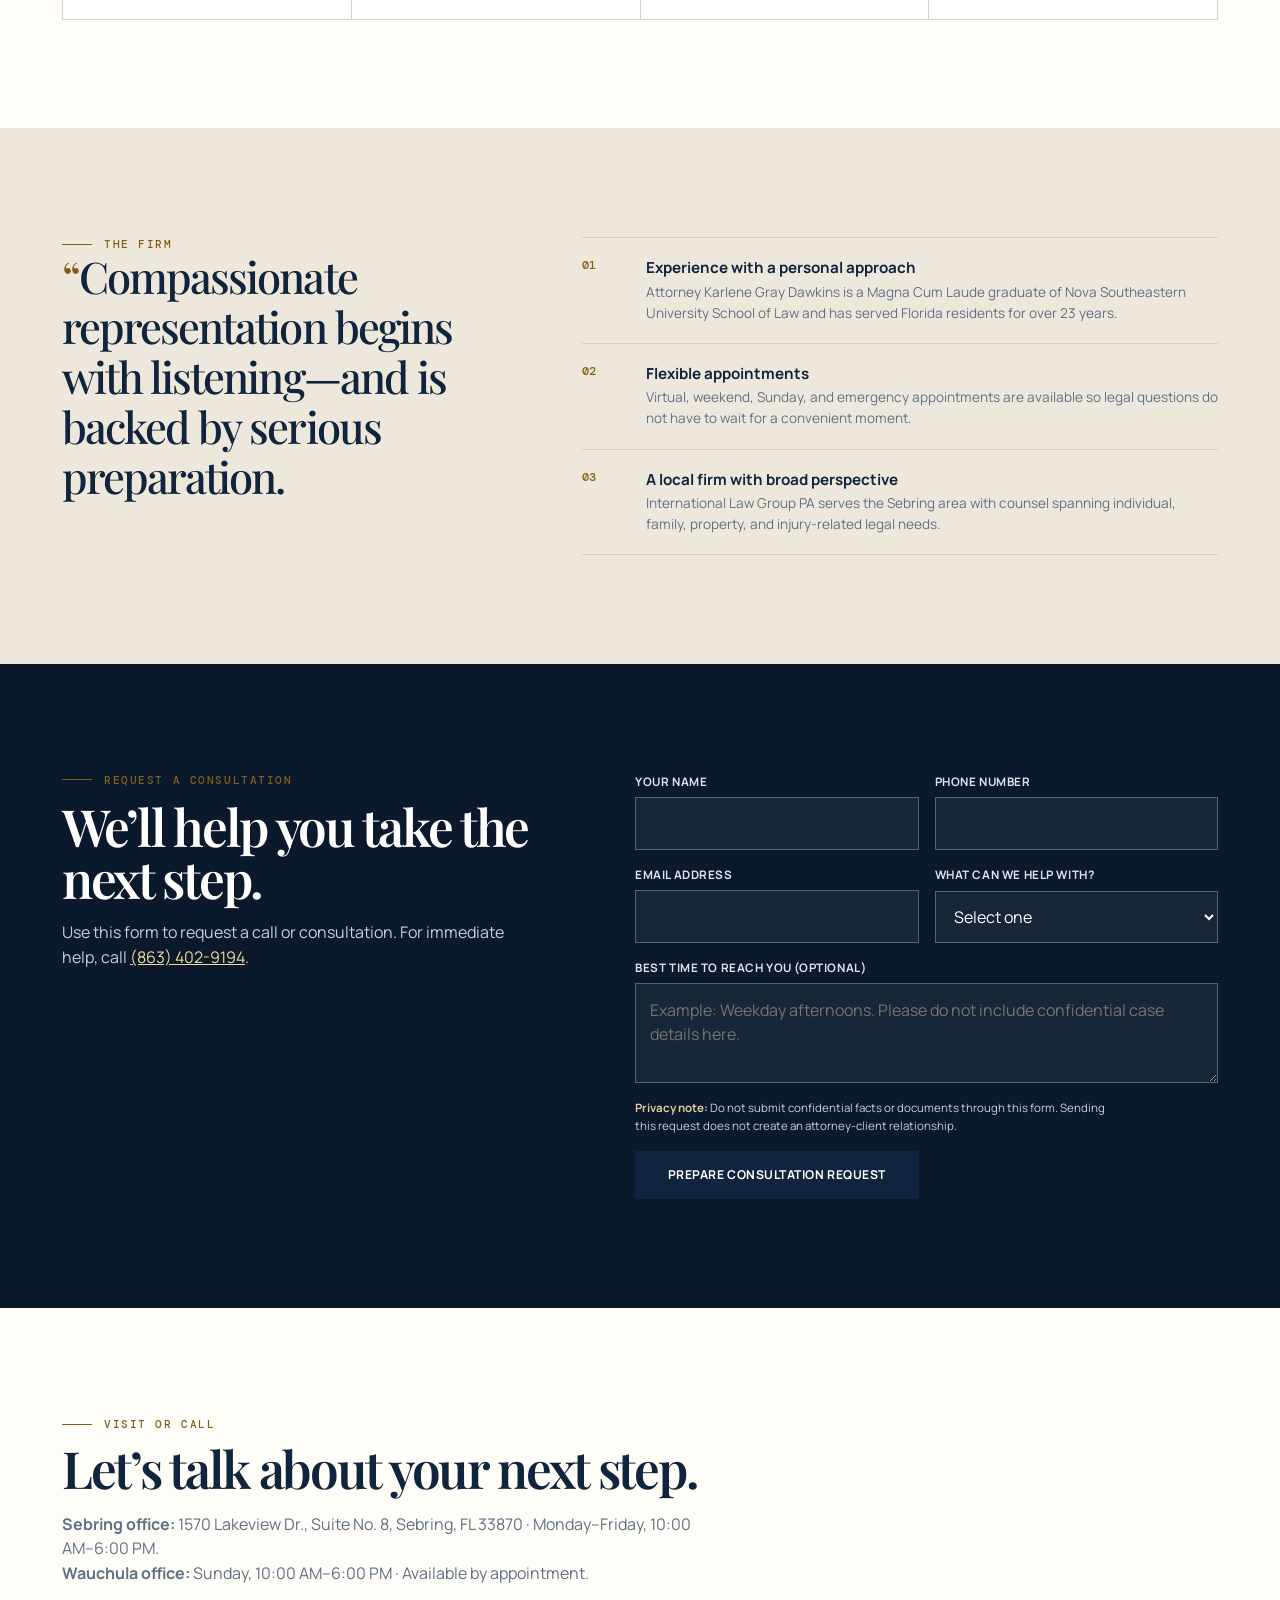
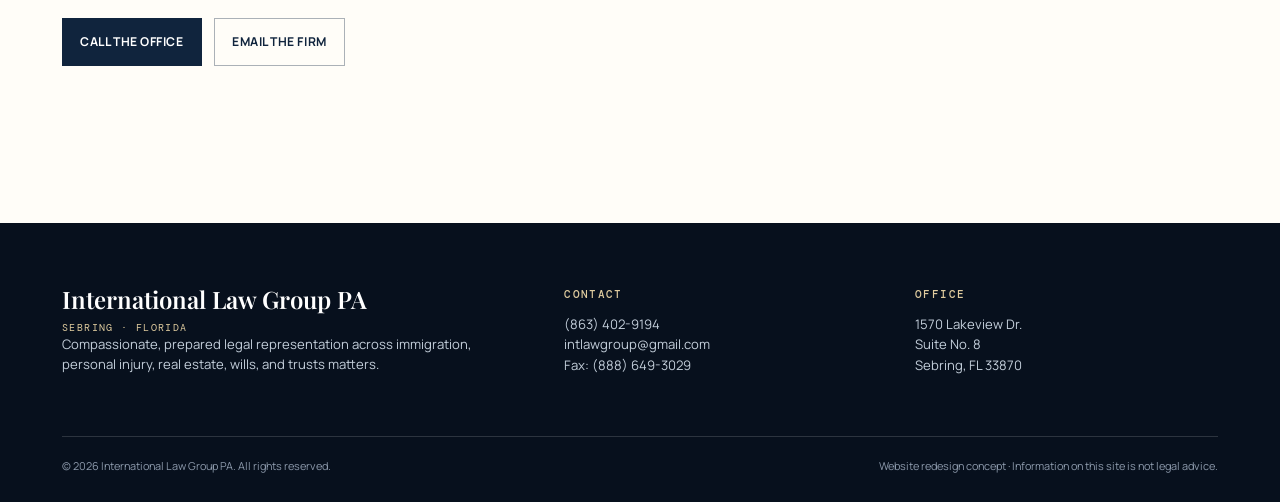
==== commit 9bf5a693: "feat: welcome virtual and out-of-state clients" ====
--- a/index.html
+++ b/index.html
@@ -123,11 +123,11 @@
     <section class="hero" id="top">
       <div class="hero-grid">
         <div>
-          <div class="eyebrow">Sebring, Florida · Established Counsel</div>
+          <div class="eyebrow">Based in Sebring · Accessible Beyond It</div>
           <h1>Legal guidance when <em>life</em> gets complicated.</h1>
-          <p class="hero-copy">International Law Group PA delivers compassionate, thoroughly prepared representation in immigration, personal injury, real estate, wills, and trusts matters.</p>
+          <p class="hero-copy">Based in Sebring and available to connect virtually, International Law Group PA delivers compassionate, thoroughly prepared representation in immigration, personal injury, real estate, wills, and trusts matters.</p>
           <div class="hero-actions"><a class="button" href="tel:+1-863-402-9194">Call (863) 402-9194</a><a class="button alt" href="#consultation">Request a consultation</a></div>
-          <p class="hero-note"><strong>23+ years of experience.</strong> In-person, virtual, weekend, and Sunday appointments are available.</p>
+          <p class="hero-note"><strong>23+ years of experience.</strong> In-person, virtual, weekend, and Sunday appointments make it easier to connect from Sebring, across Florida, or out of state.</p>
         </div>
         <aside class="hero-card" aria-label="Consultation prompt"><div class="card-label">A straightforward next step</div><h2>Start with a conversation.</h2><p>Tell us how to reach you and which area of law brings you here. We will follow up to discuss scheduling a consultation.</p><a class="phone" href="tel:+1-863-402-9194">(863) 402-9194</a></aside>
       </div>
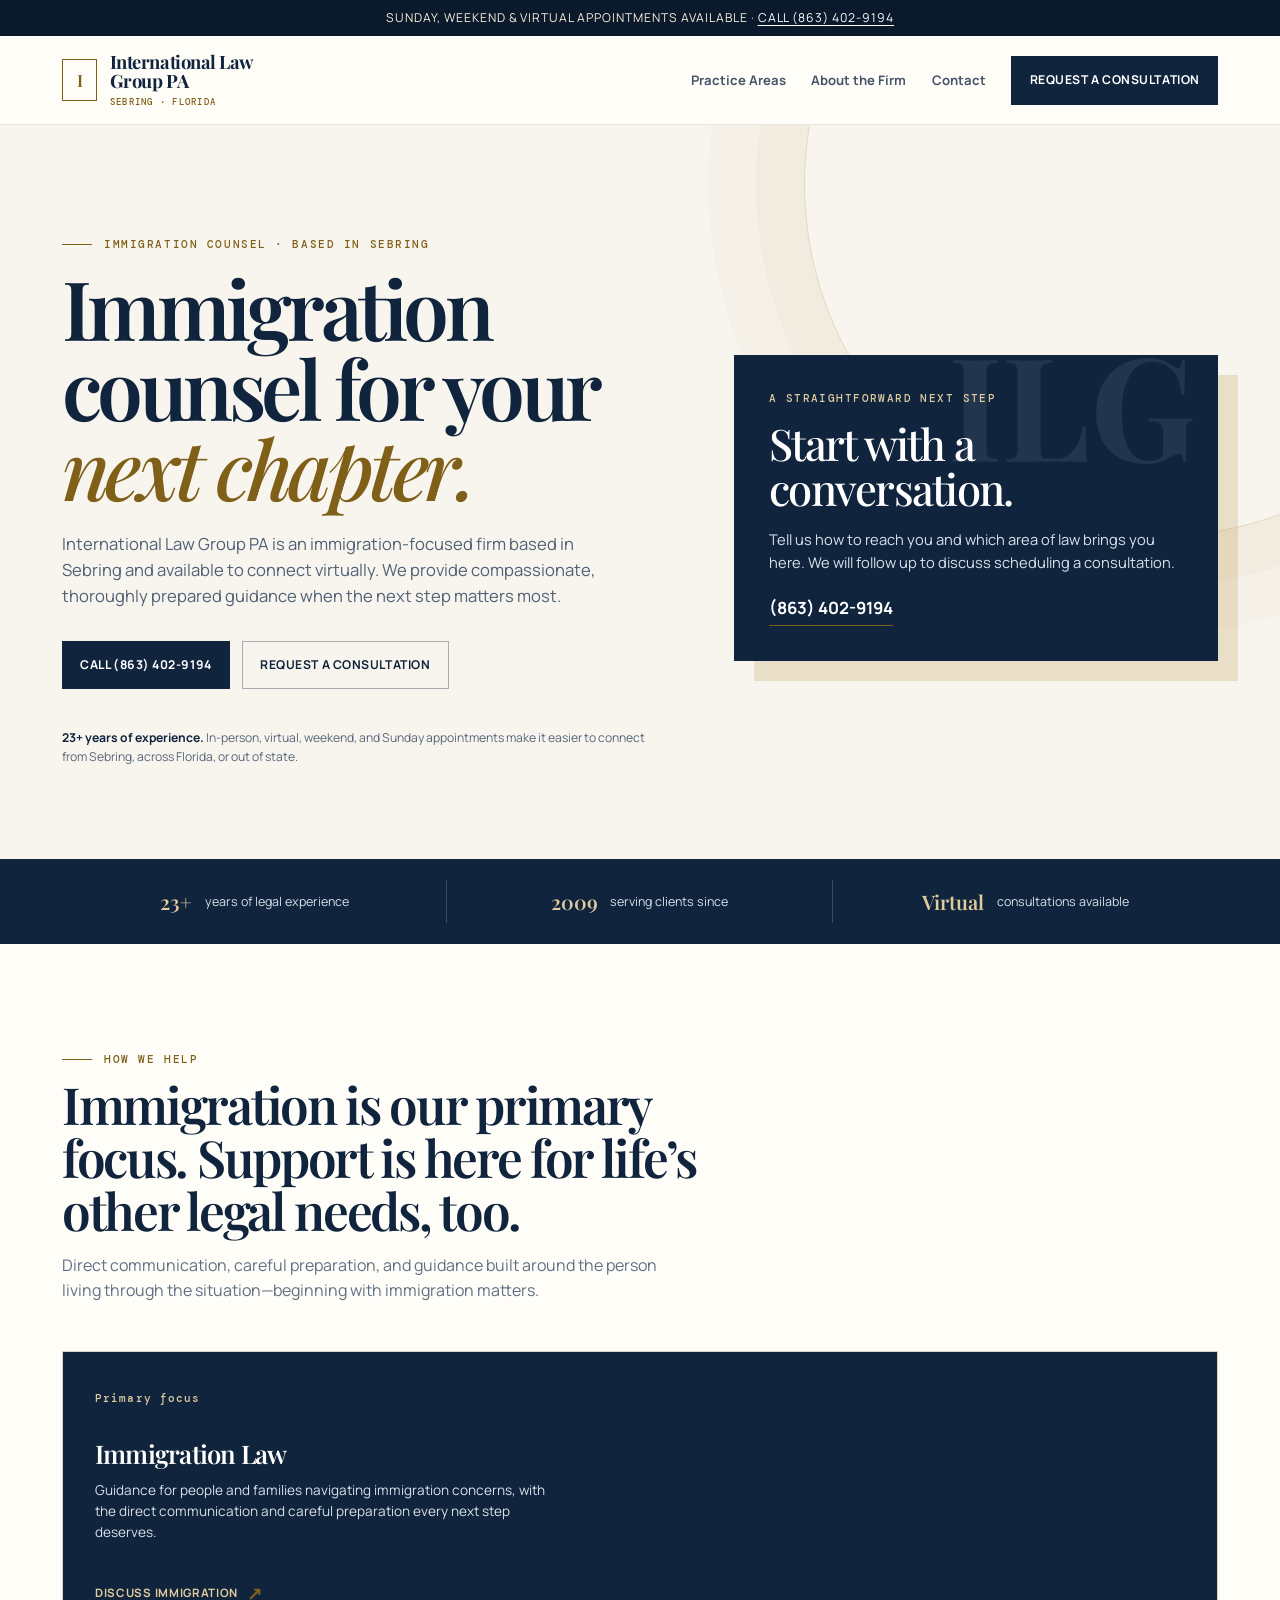
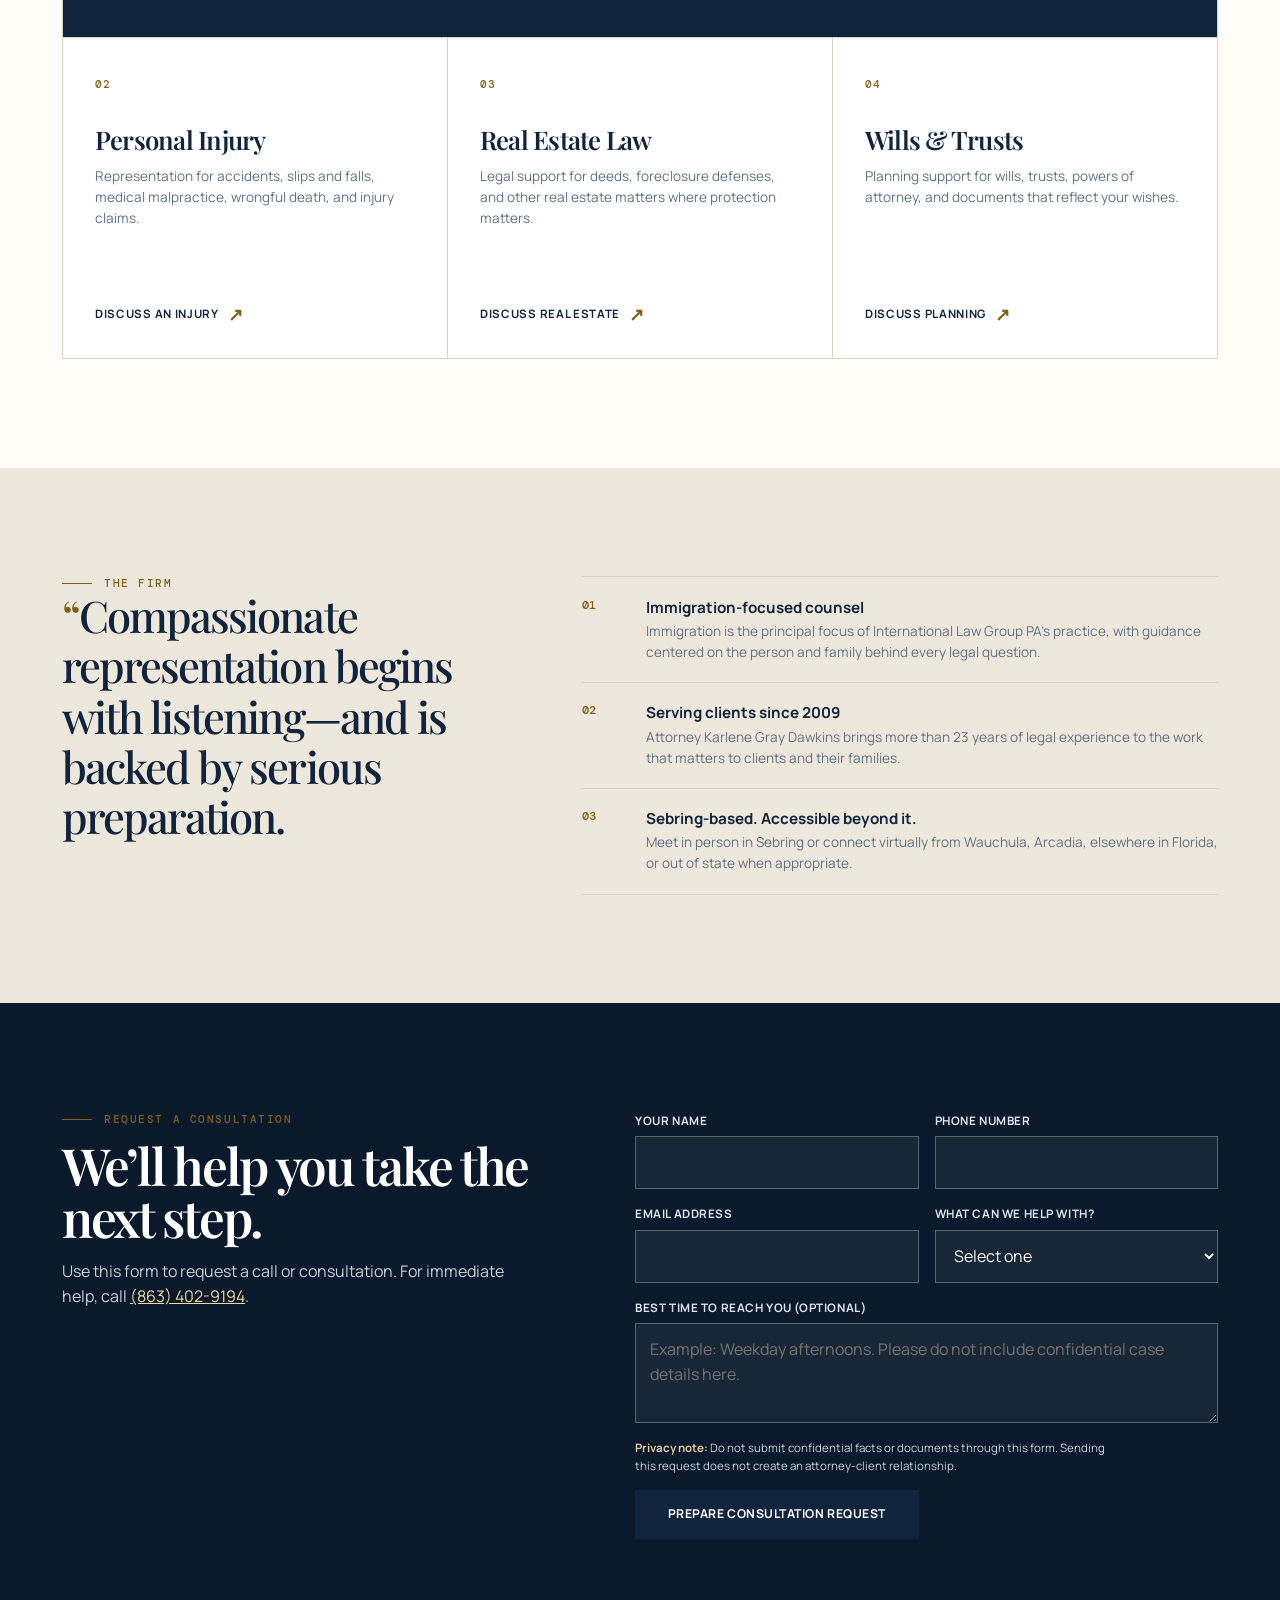
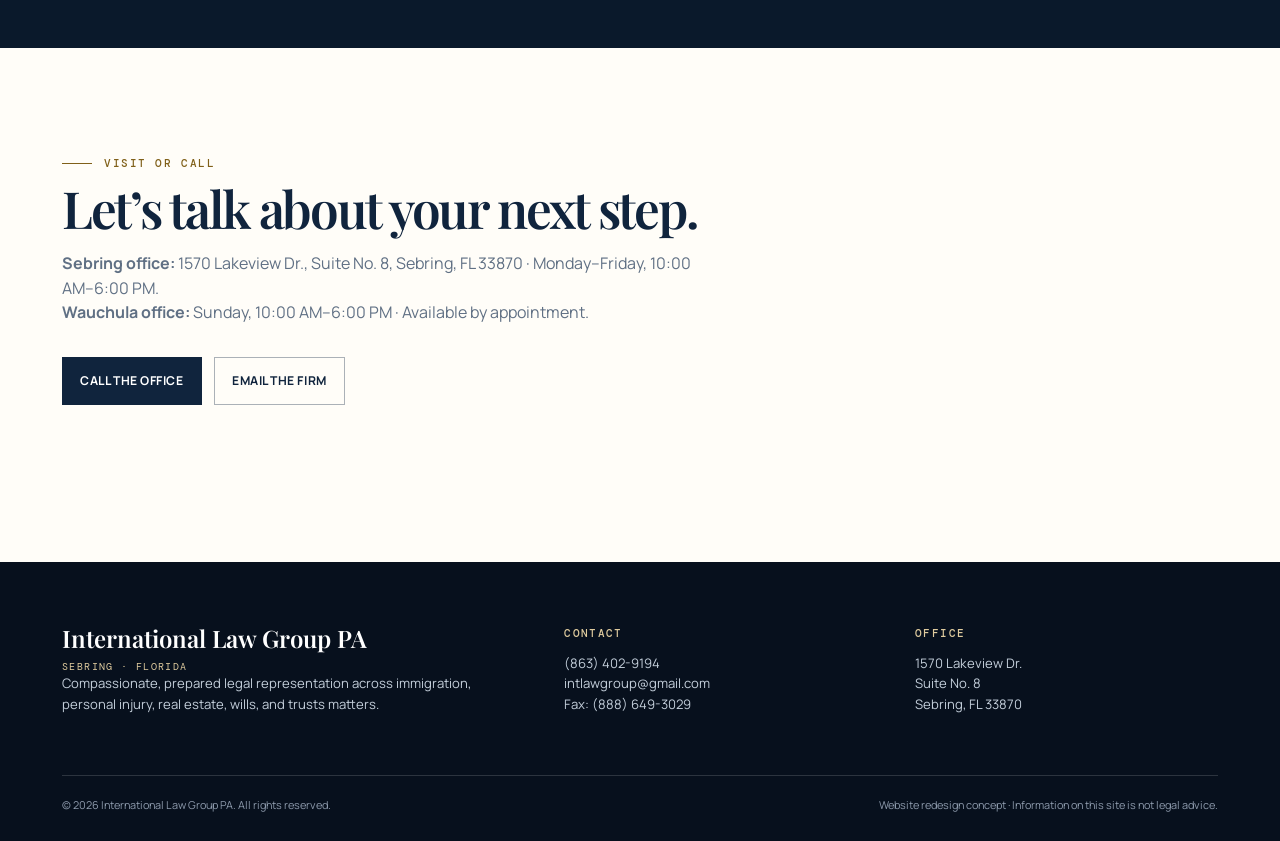
==== commit 5d68fa9b: "feat: make immigration the primary website focus" ====
--- a/index.html
+++ b/index.html
@@ -3,8 +3,8 @@
 <head>
   <meta charset="utf-8">
   <meta name="viewport" content="width=device-width, initial-scale=1">
-  <meta name="description" content="International Law Group PA provides immigration, personal injury, real estate, wills, and trusts counsel in Sebring, Florida.">
-  <title>International Law Group PA | Sebring, Florida</title>
+  <meta name="description" content="Immigration-focused legal counsel from International Law Group PA, based in Sebring and available for virtual consultations.">
+  <title>Immigration Lawyer in Sebring, FL | International Law Group PA</title>
   <link rel="preconnect" href="https://fonts.googleapis.com">
   <link rel="preconnect" href="https://fonts.gstatic.com" crossorigin>
   <link href="https://fonts.googleapis.com/css2?family=DM+Mono&family=Manrope:wght@400;500;600;700&family=Playfair+Display:ital,wght@0,500;0,600;0,700;1,500;1,600&display=swap" rel="stylesheet">
@@ -61,9 +61,13 @@
     .section-header { max-width:710px; margin-bottom:3rem; }
     .section h2 { margin:.7rem 0 1rem; font:600 clamp(2.2rem,4vw,4rem)/1.04 'Playfair Display',serif; letter-spacing:-.045em; }
     .section-intro { color:var(--muted); max-width:630px; }
-    .practice-grid { display:grid; grid-template-columns:repeat(4,1fr); gap:1px; background:var(--line); border:1px solid var(--line); }
+    .practice-grid { display:grid; grid-template-columns:repeat(3,1fr); gap:1px; background:var(--line); border:1px solid var(--line); }
     .practice { min-height:320px; padding:2rem; background:#fff; display:flex; flex-direction:column; justify-content:space-between; transition:.25s; }
     .practice:hover { background:#f4efe5; }
+    .practice.primary { grid-column:span 3; min-height:285px; background:var(--ink); color:#fff; }
+    .practice.primary:hover { background:var(--ink-2); }
+    .practice.primary p { color:#d9e1eb; max-width:460px; }
+    .practice.primary .practice-index,.practice.primary .text-link { color:var(--gold-light); }
     .practice-index { color:var(--gold); font:500 .7rem 'DM Mono',monospace; letter-spacing:.1em; }
     .practice h3 { margin:1.9rem 0 .8rem; font:600 1.6rem/1.1 'Playfair Display',serif; letter-spacing:-.03em; }
     .practice p { color:var(--muted); font-size:.85rem; }
@@ -103,8 +107,8 @@
     footer p, footer a { color:#c3ceda; font-size:.82rem; }
     footer a:hover { color:#fff; }
     .footer-bottom { display:flex; justify-content:space-between; gap:1rem; margin-top:3rem; padding-top:1.3rem; border-top:1px solid rgba(255,255,255,.15); color:#8d9aac; font-size:.68rem; }
-    @media (max-width:860px) { .nav { min-height:72px; padding:0 1.15rem; } .navlinks { display:none; position:absolute; left:0; right:0; top:72px; padding:1rem 1.15rem 1.4rem; flex-direction:column; align-items:stretch; background:var(--paper); border-bottom:1px solid var(--line); } .navlinks.open { display:flex; } .menu-button { display:block; } .hero-grid,.difference-inner,.consult-inner { grid-template-columns:1fr; gap:3rem; } .hero-grid { padding:5rem 1.3rem 4.7rem; } .section { padding:5rem 1.3rem; } .hero-card { max-width:520px; } .practice-grid { grid-template-columns:1fr 1fr; } .difference-inner,.consult-inner { padding:5rem 1.3rem; } .trust-inner { grid-template-columns:1fr; padding:1rem 1.3rem; } .trust-item { justify-content:flex-start; border-right:0; border-bottom:1px solid rgba(255,255,255,.18); } .trust-item:last-child { border-bottom:0; } }
-    @media (max-width:540px) { h1 { font-size:3.15rem; } .practice-grid { grid-template-columns:1fr; } .practice { min-height:245px; } form { grid-template-columns:1fr; } .field.full { grid-column:auto; } .footer-top { grid-template-columns:1fr; gap:2rem; } .footer-bottom { flex-direction:column; } .hero-actions .button { width:100%; } }
+    @media (max-width:860px) { .nav { min-height:72px; padding:0 1.15rem; } .navlinks { display:none; position:absolute; left:0; right:0; top:72px; padding:1rem 1.15rem 1.4rem; flex-direction:column; align-items:stretch; background:var(--paper); border-bottom:1px solid var(--line); } .navlinks.open { display:flex; } .menu-button { display:block; } .hero-grid,.difference-inner,.consult-inner { grid-template-columns:1fr; gap:3rem; } .hero-grid { padding:5rem 1.3rem 4.7rem; } .section { padding:5rem 1.3rem; } .hero-card { max-width:520px; } .practice-grid { grid-template-columns:1fr 1fr; } .practice.primary { grid-column:span 2; } .practice:last-child { grid-column:span 2; } .difference-inner,.consult-inner { padding:5rem 1.3rem; } .trust-inner { grid-template-columns:1fr; padding:1rem 1.3rem; } .trust-item { justify-content:flex-start; border-right:0; border-bottom:1px solid rgba(255,255,255,.18); } .trust-item:last-child { border-bottom:0; } }
+    @media (max-width:540px) { h1 { font-size:3.15rem; } .practice-grid { grid-template-columns:1fr; } .practice,.practice.primary,.practice:last-child { min-height:245px; grid-column:auto; } form { grid-template-columns:1fr; } .field.full { grid-column:auto; } .footer-top { grid-template-columns:1fr; gap:2rem; } .footer-bottom { flex-direction:column; } .hero-actions .button { width:100%; } }
   </style>
 </head>
 <body>
@@ -123,26 +127,26 @@
     <section class="hero" id="top">
       <div class="hero-grid">
         <div>
-          <div class="eyebrow">Based in Sebring · Accessible Beyond It</div>
-          <h1>Legal guidance when <em>life</em> gets complicated.</h1>
-          <p class="hero-copy">Based in Sebring and available to connect virtually, International Law Group PA delivers compassionate, thoroughly prepared representation in immigration, personal injury, real estate, wills, and trusts matters.</p>
+          <div class="eyebrow">Immigration counsel · Based in Sebring</div>
+          <h1>Immigration counsel for your <em>next chapter.</em></h1>
+          <p class="hero-copy">International Law Group PA is an immigration-focused firm based in Sebring and available to connect virtually. We provide compassionate, thoroughly prepared guidance when the next step matters most.</p>
           <div class="hero-actions"><a class="button" href="tel:+1-863-402-9194">Call (863) 402-9194</a><a class="button alt" href="#consultation">Request a consultation</a></div>
           <p class="hero-note"><strong>23+ years of experience.</strong> In-person, virtual, weekend, and Sunday appointments make it easier to connect from Sebring, across Florida, or out of state.</p>
         </div>
         <aside class="hero-card" aria-label="Consultation prompt"><div class="card-label">A straightforward next step</div><h2>Start with a conversation.</h2><p>Tell us how to reach you and which area of law brings you here. We will follow up to discuss scheduling a consultation.</p><a class="phone" href="tel:+1-863-402-9194">(863) 402-9194</a></aside>
       </div>
     </section>
-    <section class="trust" aria-label="Firm highlights"><div class="trust-inner"><div class="trust-item"><span class="trust-num">23+</span> years of legal experience</div><div class="trust-item"><span class="trust-num">5.0</span> rating shown on current firm site</div><div class="trust-item"><span class="trust-num">FL</span> locally owned Sebring firm</div></div></section>
+    <section class="trust" aria-label="Firm highlights"><div class="trust-inner"><div class="trust-item"><span class="trust-num">23+</span> years of legal experience</div><div class="trust-item"><span class="trust-num">2009</span> serving clients since</div><div class="trust-item"><span class="trust-num">Virtual</span> consultations available</div></div></section>
     <section class="section" id="practice-areas">
-      <div class="section-header"><div class="eyebrow">How we help</div><h2>Focused counsel across the legal matters that matter most.</h2><p class="section-intro">Every case deserves direct communication, careful preparation, and legal guidance built around the person living through it.</p></div>
+      <div class="section-header"><div class="eyebrow">How we help</div><h2>Immigration is our primary focus. Support is here for life’s other legal needs, too.</h2><p class="section-intro">Direct communication, careful preparation, and guidance built around the person living through the situation—beginning with immigration matters.</p></div>
       <div class="practice-grid">
-        <article class="practice"><div><span class="practice-index">01</span><h3>Immigration Law</h3><p>Guidance with family petitions, deportation and removal matters, asylum, citizenship, and related immigration concerns.</p></div><a class="text-link" href="#consultation">Discuss immigration</a></article>
+        <article class="practice primary"><div><span class="practice-index">Primary focus</span><h3>Immigration Law</h3><p>Guidance for people and families navigating immigration concerns, with the direct communication and careful preparation every next step deserves.</p></div><a class="text-link" href="#consultation">Discuss immigration</a></article>
         <article class="practice"><div><span class="practice-index">02</span><h3>Personal Injury</h3><p>Representation for accidents, slips and falls, medical malpractice, wrongful death, and injury claims.</p></div><a class="text-link" href="#consultation">Discuss an injury</a></article>
         <article class="practice"><div><span class="practice-index">03</span><h3>Real Estate Law</h3><p>Legal support for deeds, foreclosure defenses, and other real estate matters where protection matters.</p></div><a class="text-link" href="#consultation">Discuss real estate</a></article>
         <article class="practice"><div><span class="practice-index">04</span><h3>Wills & Trusts</h3><p>Planning support for wills, trusts, powers of attorney, and documents that reflect your wishes.</p></div><a class="text-link" href="#consultation">Discuss planning</a></article>
       </div>
     </section>
-    <section class="difference" id="about"><div class="difference-inner"><div><div class="eyebrow">The firm</div><p class="quote">Compassionate representation begins with listening—and is backed by serious preparation.</p></div><div class="facts"><div class="fact"><span>01</span><div><h3>Experience with a personal approach</h3><p>Attorney Karlene Gray Dawkins is a Magna Cum Laude graduate of Nova Southeastern University School of Law and has served Florida residents for over 23 years.</p></div></div><div class="fact"><span>02</span><div><h3>Flexible appointments</h3><p>Virtual, weekend, Sunday, and emergency appointments are available so legal questions do not have to wait for a convenient moment.</p></div></div><div class="fact"><span>03</span><div><h3>A local firm with broad perspective</h3><p>International Law Group PA serves the Sebring area with counsel spanning individual, family, property, and injury-related legal needs.</p></div></div></div></div></section>
+    <section class="difference" id="about"><div class="difference-inner"><div><div class="eyebrow">The firm</div><p class="quote">Compassionate representation begins with listening—and is backed by serious preparation.</p></div><div class="facts"><div class="fact"><span>01</span><div><h3>Immigration-focused counsel</h3><p>Immigration is the principal focus of International Law Group PA’s practice, with guidance centered on the person and family behind every legal question.</p></div></div><div class="fact"><span>02</span><div><h3>Serving clients since 2009</h3><p>Attorney Karlene Gray Dawkins brings more than 23 years of legal experience to the work that matters to clients and their families.</p></div></div><div class="fact"><span>03</span><div><h3>Sebring-based. Accessible beyond it.</h3><p>Meet in person in Sebring or connect virtually from Wauchula, Arcadia, elsewhere in Florida, or out of state when appropriate.</p></div></div></div></div></section>
     <section class="consult" id="consultation"><div class="consult-inner"><div><div class="eyebrow">Request a consultation</div><h2>We’ll help you take the next step.</h2><p>Use this form to request a call or consultation. For immediate help, call <a href="tel:+1-863-402-9194" style="color:#f0d99f;text-decoration:underline">(863) 402-9194</a>.</p></div><form id="consultation-form"><div class="field"><label for="name">Your name</label><input id="name" name="name" autocomplete="name" required></div><div class="field"><label for="phone">Phone number</label><input id="phone" name="phone" type="tel" autocomplete="tel" required></div><div class="field"><label for="email">Email address</label><input id="email" name="email" type="email" autocomplete="email"></div><div class="field"><label for="matter">What can we help with?</label><select id="matter" name="matter" required><option value="">Select one</option><option>Immigration Law</option><option>Personal Injury</option><option>Real Estate Law</option><option>Wills & Trusts</option><option>Another Legal Matter</option></select></div><div class="field full"><label for="note">Best time to reach you (optional)</label><textarea id="note" name="note" placeholder="Example: Weekday afternoons. Please do not include confidential case details here."></textarea></div><p class="privacy"><strong>Privacy note:</strong> Do not submit confidential facts or documents through this form. Sending this request does not create an attorney-client relationship.</p><button class="button" type="submit">Prepare consultation request</button><p class="form-result" id="form-result" role="status"></p></form></div></section>
     <section class="section" id="contact"><div class="section-header"><div class="eyebrow">Visit or call</div><h2>Let’s talk about your next step.</h2><p class="section-intro"><strong>Sebring office:</strong> 1570 Lakeview Dr., Suite No. 8, Sebring, FL 33870 · Monday–Friday, 10:00 AM–6:00 PM.<br><strong>Wauchula office:</strong> Sunday, 10:00 AM–6:00 PM · Available by appointment.</p><div class="hero-actions"><a class="button" href="tel:+1-863-402-9194">Call the office</a><a class="button alt" href="mailto:intlawgroup@gmail.com">Email the firm</a></div></div></section>
   </main>
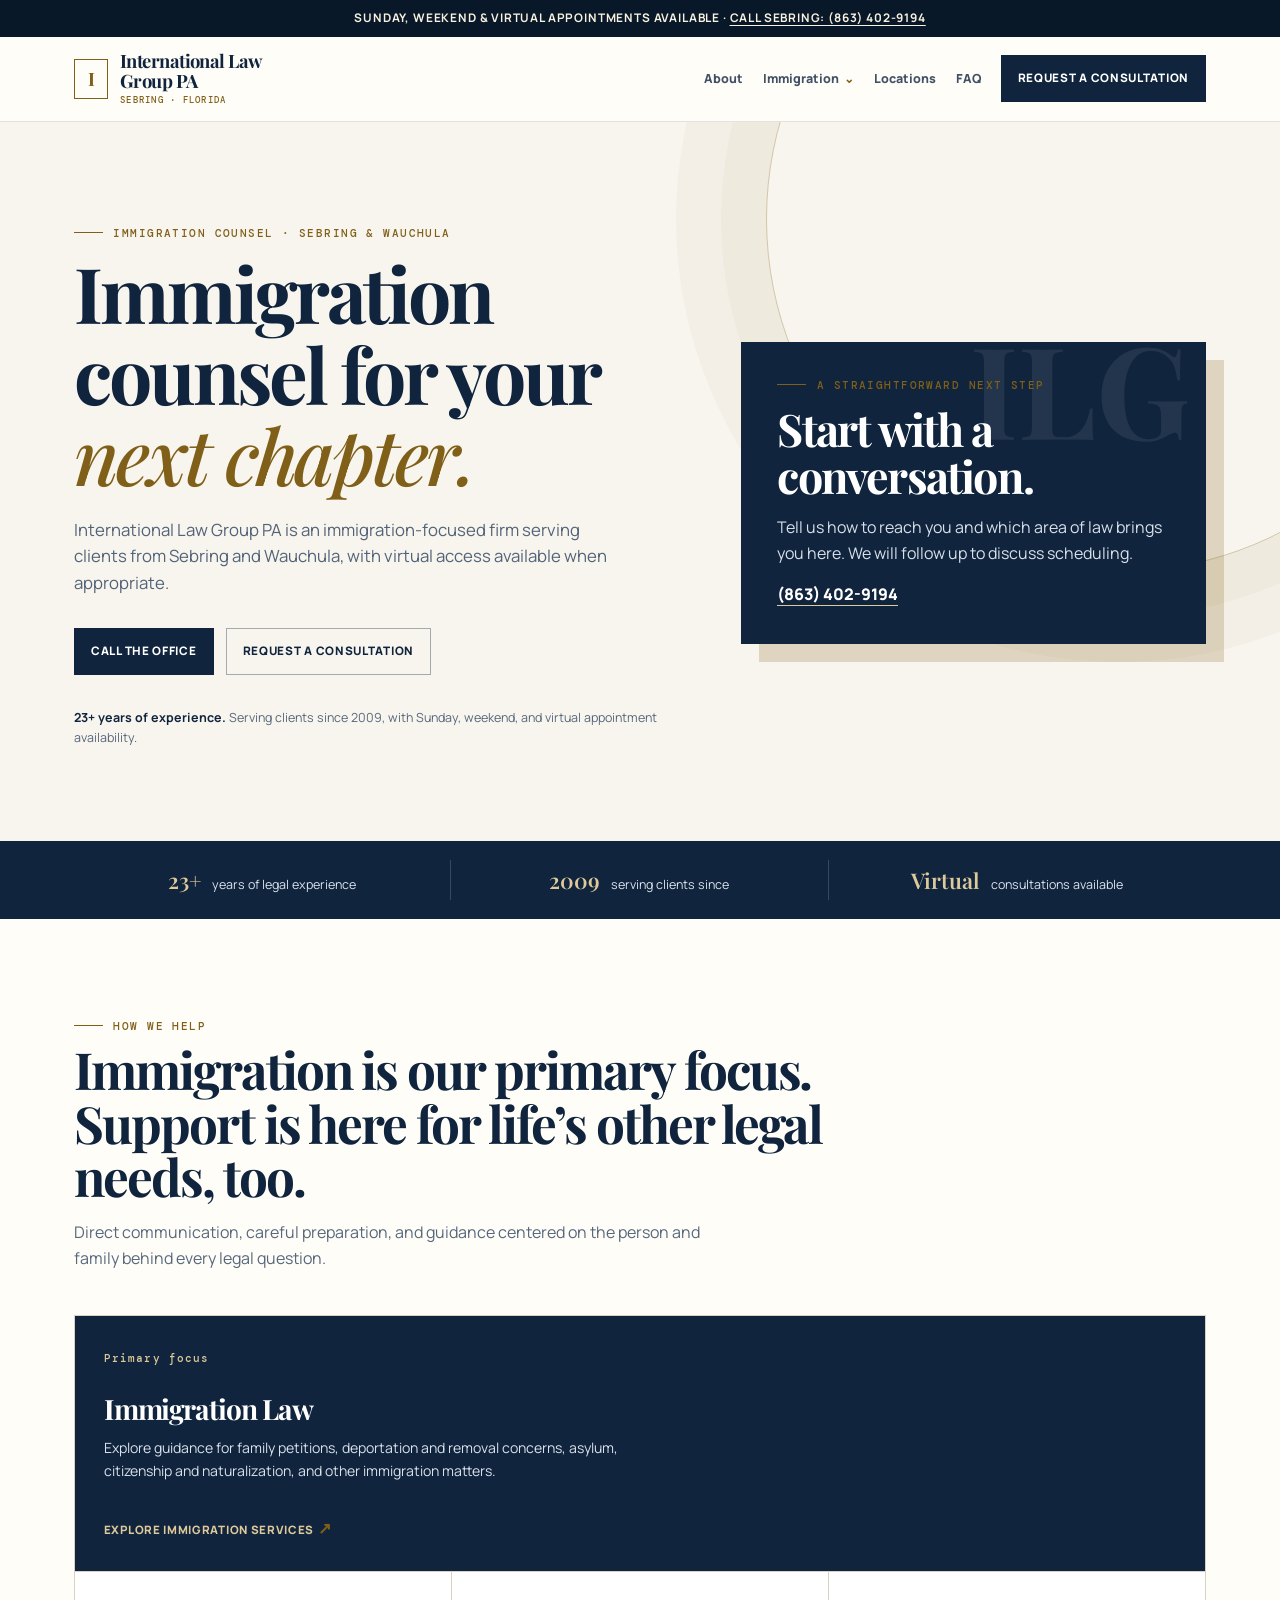
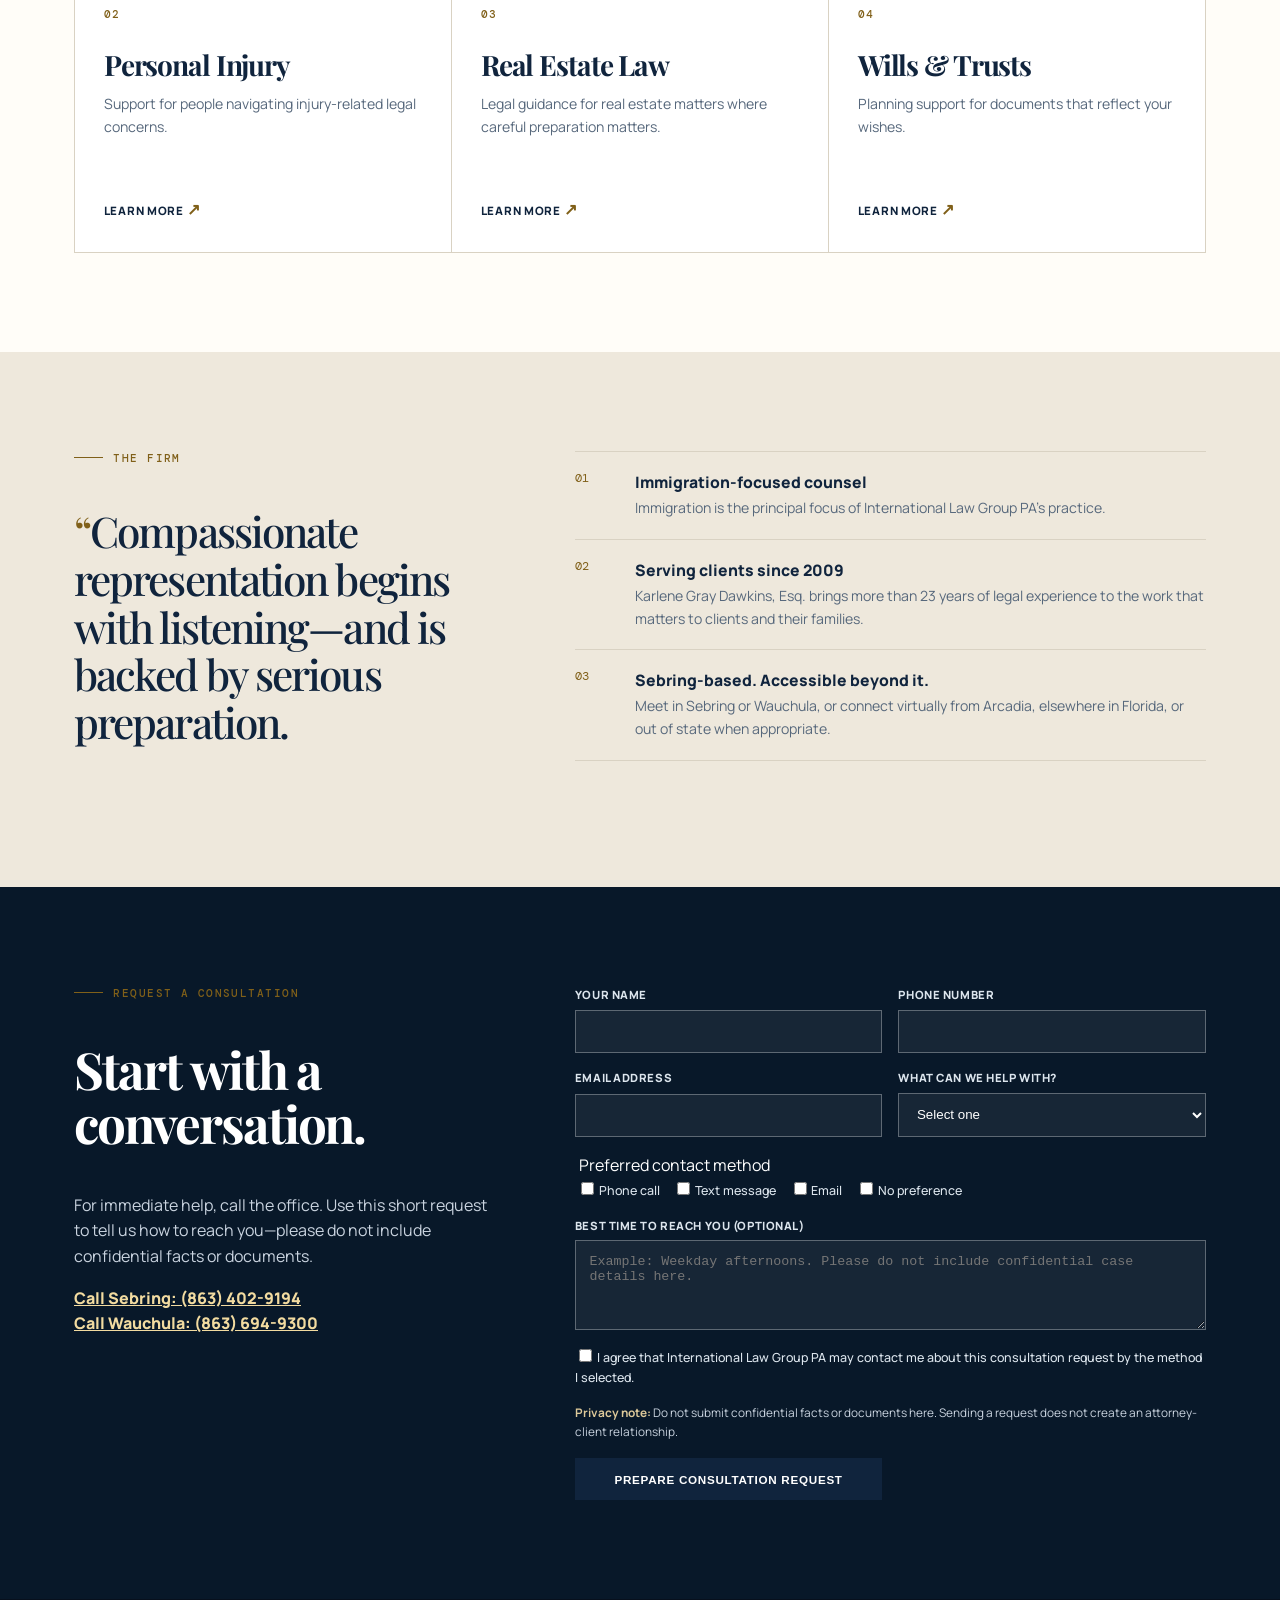
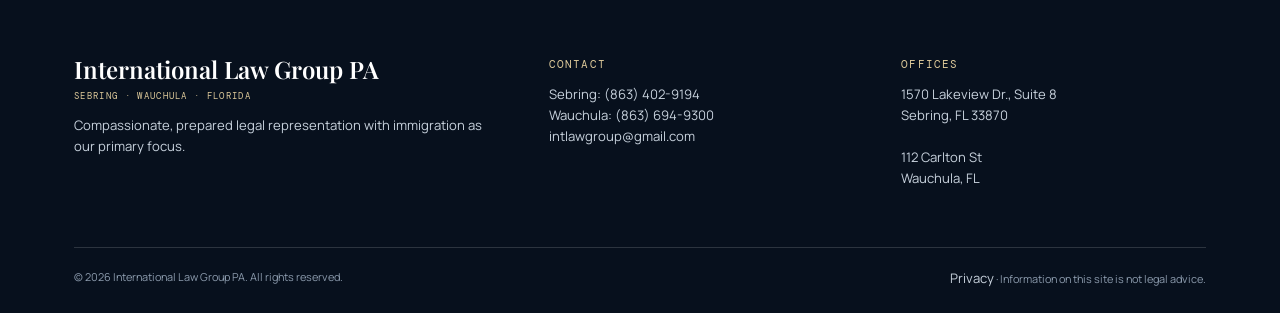
==== commit 58aa6349: "feat: build approved ILG multi-page site" ====
--- a/index.html
+++ b/index.html
@@ -1,162 +1 @@
-<!doctype html>
-<html lang="en">
-<head>
-  <meta charset="utf-8">
-  <meta name="viewport" content="width=device-width, initial-scale=1">
-  <meta name="description" content="Immigration-focused legal counsel from International Law Group PA, based in Sebring and available for virtual consultations.">
-  <title>Immigration Lawyer in Sebring, FL | International Law Group PA</title>
-  <link rel="preconnect" href="https://fonts.googleapis.com">
-  <link rel="preconnect" href="https://fonts.gstatic.com" crossorigin>
-  <link href="https://fonts.googleapis.com/css2?family=DM+Mono&family=Manrope:wght@400;500;600;700&family=Playfair+Display:ital,wght@0,500;0,600;0,700;1,500;1,600&display=swap" rel="stylesheet">
-  <style>
-    :root { --ink:#10243d; --ink-2:#173456; --ivory:#f8f5ee; --paper:#fffdf8; --gold:#806019; --gold-light:#dfcb9e; --muted:#607084; --line:#d9d2c3; --deep:#0a192b; }
-    * { box-sizing:border-box; }
-    html { scroll-behavior:smooth; }
-    body { margin:0; color:var(--ink); background:var(--paper); font-family:Manrope, sans-serif; line-height:1.55; }
-    a { color:inherit; text-decoration:none; }
-    button, input, select, textarea { font:inherit; }
-    .skip { position:absolute; left:-999px; top:auto; }
-    .skip:focus { left:1rem; top:1rem; z-index:100; padding:.7rem 1rem; background:#fff; outline:3px solid var(--gold); }
-    .notice { background:var(--deep); color:#f7eed9; text-align:center; padding:.55rem 1rem; font-size:.76rem; letter-spacing:.08em; text-transform:uppercase; }
-    .notice a { color:#fff; text-decoration:underline; text-underline-offset:3px; }
-    header { position:sticky; top:0; z-index:20; background:rgba(255,253,248,.96); backdrop-filter:blur(12px); border-bottom:1px solid rgba(16,36,61,.1); }
-    .nav { max-width:1220px; min-height:88px; margin:auto; padding:0 2rem; display:flex; align-items:center; justify-content:space-between; gap:1.5rem; }
-    .brand { display:flex; gap:.8rem; align-items:center; font-family:'Playfair Display', serif; font-size:1.15rem; font-weight:700; line-height:1.03; letter-spacing:-.025em; }
-    .brand-mark { width:35px; height:42px; border:1px solid var(--gold); display:grid; place-items:center; color:var(--gold); font:600 1.05rem 'Playfair Display',serif; }
-    .brand small { display:block; color:var(--gold); font:500 .56rem 'DM Mono',monospace; letter-spacing:.14em; margin-top:.27rem; }
-    .navlinks { display:flex; align-items:center; gap:1.6rem; color:#465569; font-size:.82rem; font-weight:700; }
-    .navlinks a:not(.button) { position:relative; }
-    .navlinks a:not(.button):after { content:''; position:absolute; left:0; bottom:-.4rem; height:1px; width:0; background:var(--gold); transition:.2s; }
-    .navlinks a:not(.button):hover:after { width:100%; }
-    .button { display:inline-flex; align-items:center; justify-content:center; gap:.6rem; padding:.86rem 1.08rem; border:1px solid var(--ink); background:var(--ink); color:#fff; cursor:pointer; font-size:.76rem; font-weight:700; letter-spacing:.045em; text-transform:uppercase; transition:.2s; }
-    .button:hover { background:var(--gold); border-color:var(--gold); transform:translateY(-2px); }
-    .button.alt { background:transparent; color:var(--ink); border-color:rgba(16,36,61,.35); }
-    .button.alt:hover { color:#fff; }
-    .menu-button { display:none; border:0; background:none; color:var(--ink); font-weight:700; }
-    .hero { position:relative; overflow:hidden; background:var(--ivory); }
-    .hero:before { content:''; position:absolute; width:55vw; height:55vw; min-width:680px; min-height:680px; right:-18vw; top:-23vw; border:1px solid rgba(182,146,77,.3); border-radius:50%; box-shadow:0 0 0 48px rgba(182,146,77,.05),0 0 0 96px rgba(182,146,77,.04); }
-    .hero-grid { position:relative; max-width:1220px; min-height:620px; margin:auto; padding:7rem 2rem 5rem; display:grid; grid-template-columns:1.1fr .9fr; align-items:center; gap:5rem; }
-    .eyebrow { display:flex; align-items:center; gap:.75rem; color:var(--gold); font:500 .7rem 'DM Mono',monospace; text-transform:uppercase; letter-spacing:.14em; }
-    .eyebrow:before { content:''; width:30px; height:1px; background:currentColor; }
-    h1,h2,h3,p { margin-top:0; }
-    h1 { max-width:730px; margin:.95rem 0 1.5rem; font:600 clamp(3rem,6.4vw,6.05rem)/.98 'Playfair Display',serif; letter-spacing:-.055em; }
-    h1 em { color:var(--gold); font-weight:500; }
-    .hero-copy { max-width:560px; color:#506076; font-size:1.04rem; }
-    .hero-actions { display:flex; flex-wrap:wrap; gap:.75rem; margin-top:2rem; }
-    .hero-note { margin-top:2.5rem; color:#56667a; font-size:.76rem; }
-    .hero-note strong { color:var(--ink); }
-    .hero-card { background:var(--ink); color:#fff; padding:2.2rem; position:relative; box-shadow:20px 20px 0 rgba(182,146,77,.24); }
-    .hero-card:before { content:'ILG'; position:absolute; right:1.4rem; top:-1.6rem; color:rgba(255,255,255,.08); font:700 9rem/1 'Playfair Display',serif; }
-    .hero-card > * { position:relative; }
-    .hero-card .card-label { color:var(--gold-light); font:500 .68rem 'DM Mono',monospace; letter-spacing:.13em; text-transform:uppercase; }
-    .hero-card h2 { margin:1rem 0; max-width:360px; font:500 clamp(2rem,3.4vw,3.25rem)/1.05 'Playfair Display',serif; letter-spacing:-.04em; }
-    .hero-card p { color:#d9e1eb; font-size:.92rem; }
-    .hero-card .phone { display:inline-block; margin-top:.4rem; color:#fff; border-bottom:1px solid var(--gold); padding-bottom:.25rem; font-size:1.05rem; font-weight:700; }
-    .trust { background:var(--ink); color:#fff; }
-    .trust-inner { max-width:1220px; margin:auto; padding:1.3rem 2rem; display:grid; grid-template-columns:repeat(3,1fr); }
-    .trust-item { display:flex; align-items:center; justify-content:center; gap:.8rem; padding:.5rem 1rem; border-right:1px solid rgba(255,255,255,.18); color:#d7e0ea; font-size:.78rem; }
-    .trust-item:last-child { border-right:0; }
-    .trust-num { color:var(--gold-light); font:600 1.25rem 'Playfair Display',serif; }
-    .section { max-width:1220px; margin:auto; padding:6.8rem 2rem; }
-    .section-header { max-width:710px; margin-bottom:3rem; }
-    .section h2 { margin:.7rem 0 1rem; font:600 clamp(2.2rem,4vw,4rem)/1.04 'Playfair Display',serif; letter-spacing:-.045em; }
-    .section-intro { color:var(--muted); max-width:630px; }
-    .practice-grid { display:grid; grid-template-columns:repeat(3,1fr); gap:1px; background:var(--line); border:1px solid var(--line); }
-    .practice { min-height:320px; padding:2rem; background:#fff; display:flex; flex-direction:column; justify-content:space-between; transition:.25s; }
-    .practice:hover { background:#f4efe5; }
-    .practice.primary { grid-column:span 3; min-height:285px; background:var(--ink); color:#fff; }
-    .practice.primary:hover { background:var(--ink-2); }
-    .practice.primary p { color:#d9e1eb; max-width:460px; }
-    .practice.primary .practice-index,.practice.primary .text-link { color:var(--gold-light); }
-    .practice-index { color:var(--gold); font:500 .7rem 'DM Mono',monospace; letter-spacing:.1em; }
-    .practice h3 { margin:1.9rem 0 .8rem; font:600 1.6rem/1.1 'Playfair Display',serif; letter-spacing:-.03em; }
-    .practice p { color:var(--muted); font-size:.85rem; }
-    .text-link { display:inline-flex; gap:.55rem; align-items:center; color:var(--ink); font:700 .72rem Manrope,sans-serif; text-transform:uppercase; letter-spacing:.06em; }
-    .text-link:after { content:'↗'; color:var(--gold); font-size:1.1rem; }
-    .difference { background:#eee8dc; }
-    .difference-inner { max-width:1220px; padding:6.8rem 2rem; margin:auto; display:grid; grid-template-columns:.8fr 1.2fr; gap:6rem; }
-    .quote { color:var(--ink); font:500 clamp(2rem,3.4vw,3.7rem)/1.15 'Playfair Display',serif; letter-spacing:-.045em; }
-    .quote:before { content:'“'; color:var(--gold); }
-    .facts { border-top:1px solid var(--line); }
-    .fact { display:grid; grid-template-columns:48px 1fr; gap:1rem; padding:1.2rem 0; border-bottom:1px solid var(--line); }
-    .fact span { color:var(--gold); font:500 .75rem 'DM Mono',monospace; }
-    .fact h3 { margin:0 0 .2rem; font:700 .95rem Manrope,sans-serif; }
-    .fact p { margin:0; color:var(--muted); font-size:.85rem; }
-    .consult { background:var(--deep); color:#fff; }
-    .consult-inner { max-width:1220px; margin:auto; padding:6.8rem 2rem; display:grid; grid-template-columns:.9fr 1.1fr; gap:6rem; }
-    .consult h2 { margin:.8rem 0 1rem; font:600 clamp(2.3rem,4vw,4rem)/1.02 'Playfair Display',serif; letter-spacing:-.045em; }
-    .consult p { color:#c6d0dd; max-width:480px; }
-    form { display:grid; grid-template-columns:1fr 1fr; gap:1rem; }
-    .field { display:grid; gap:.38rem; }
-    .field.full { grid-column:1/-1; }
-    label { color:#dce4ee; font-size:.73rem; font-weight:700; letter-spacing:.05em; text-transform:uppercase; }
-    input,select,textarea { width:100%; border:1px solid rgba(255,255,255,.28); border-radius:0; background:rgba(255,255,255,.06); color:#fff; padding:.82rem .9rem; }
-    option { color:#10243d; }
-    textarea { min-height:100px; resize:vertical; }
-    input:focus,select:focus,textarea:focus { outline:2px solid var(--gold); outline-offset:2px; }
-    .privacy { grid-column:1/-1; margin:0; color:#bdc8d6; font-size:.72rem; }
-    .privacy strong { color:var(--gold-light); }
-    .form-result { grid-column:1/-1; display:none; margin:0; color:#f0d99f; font-size:.8rem; }
-    .form-result.show { display:block; }
-    footer { background:#07101d; color:#d3dce6; }
-    .footer-inner { max-width:1220px; margin:auto; padding:4rem 2rem 1.7rem; }
-    .footer-top { display:grid; grid-template-columns:1.5fr 1fr 1fr; gap:3rem; }
-    .footer-brand { color:#fff; font:600 1.5rem/1.05 'Playfair Display',serif; }
-    .footer-brand small { display:block; margin-top:.55rem; color:var(--gold-light); font:.62rem 'DM Mono',monospace; letter-spacing:.14em; }
-    .footer-heading { color:var(--gold-light); margin-bottom:.8rem; font:500 .7rem 'DM Mono',monospace; text-transform:uppercase; letter-spacing:.12em; }
-    footer p, footer a { color:#c3ceda; font-size:.82rem; }
-    footer a:hover { color:#fff; }
-    .footer-bottom { display:flex; justify-content:space-between; gap:1rem; margin-top:3rem; padding-top:1.3rem; border-top:1px solid rgba(255,255,255,.15); color:#8d9aac; font-size:.68rem; }
-    @media (max-width:860px) { .nav { min-height:72px; padding:0 1.15rem; } .navlinks { display:none; position:absolute; left:0; right:0; top:72px; padding:1rem 1.15rem 1.4rem; flex-direction:column; align-items:stretch; background:var(--paper); border-bottom:1px solid var(--line); } .navlinks.open { display:flex; } .menu-button { display:block; } .hero-grid,.difference-inner,.consult-inner { grid-template-columns:1fr; gap:3rem; } .hero-grid { padding:5rem 1.3rem 4.7rem; } .section { padding:5rem 1.3rem; } .hero-card { max-width:520px; } .practice-grid { grid-template-columns:1fr 1fr; } .practice.primary { grid-column:span 2; } .practice:last-child { grid-column:span 2; } .difference-inner,.consult-inner { padding:5rem 1.3rem; } .trust-inner { grid-template-columns:1fr; padding:1rem 1.3rem; } .trust-item { justify-content:flex-start; border-right:0; border-bottom:1px solid rgba(255,255,255,.18); } .trust-item:last-child { border-bottom:0; } }
-    @media (max-width:540px) { h1 { font-size:3.15rem; } .practice-grid { grid-template-columns:1fr; } .practice,.practice.primary,.practice:last-child { min-height:245px; grid-column:auto; } form { grid-template-columns:1fr; } .field.full { grid-column:auto; } .footer-top { grid-template-columns:1fr; gap:2rem; } .footer-bottom { flex-direction:column; } .hero-actions .button { width:100%; } }
-  </style>
-</head>
-<body>
-  <a class="skip" href="#main">Skip to main content</a>
-  <div class="notice">Sunday, weekend & virtual appointments available · <a href="tel:+1-863-402-9194">Call (863) 402-9194</a></div>
-  <header>
-    <nav class="nav" aria-label="Main navigation">
-      <a class="brand" href="#top" aria-label="International Law Group PA home"><span class="brand-mark">I</span><span>International Law<br>Group PA<small>SEBRING · FLORIDA</small></span></a>
-      <button class="menu-button" type="button" aria-expanded="false" aria-controls="menu">Menu</button>
-      <div class="navlinks" id="menu">
-        <a href="#practice-areas">Practice Areas</a><a href="#about">About the Firm</a><a href="#contact">Contact</a><a class="button" href="#consultation">Request a Consultation</a>
-      </div>
-    </nav>
-  </header>
-  <main id="main">
-    <section class="hero" id="top">
-      <div class="hero-grid">
-        <div>
-          <div class="eyebrow">Immigration counsel · Based in Sebring</div>
-          <h1>Immigration counsel for your <em>next chapter.</em></h1>
-          <p class="hero-copy">International Law Group PA is an immigration-focused firm based in Sebring and available to connect virtually. We provide compassionate, thoroughly prepared guidance when the next step matters most.</p>
-          <div class="hero-actions"><a class="button" href="tel:+1-863-402-9194">Call (863) 402-9194</a><a class="button alt" href="#consultation">Request a consultation</a></div>
-          <p class="hero-note"><strong>23+ years of experience.</strong> In-person, virtual, weekend, and Sunday appointments make it easier to connect from Sebring, across Florida, or out of state.</p>
-        </div>
-        <aside class="hero-card" aria-label="Consultation prompt"><div class="card-label">A straightforward next step</div><h2>Start with a conversation.</h2><p>Tell us how to reach you and which area of law brings you here. We will follow up to discuss scheduling a consultation.</p><a class="phone" href="tel:+1-863-402-9194">(863) 402-9194</a></aside>
-      </div>
-    </section>
-    <section class="trust" aria-label="Firm highlights"><div class="trust-inner"><div class="trust-item"><span class="trust-num">23+</span> years of legal experience</div><div class="trust-item"><span class="trust-num">2009</span> serving clients since</div><div class="trust-item"><span class="trust-num">Virtual</span> consultations available</div></div></section>
-    <section class="section" id="practice-areas">
-      <div class="section-header"><div class="eyebrow">How we help</div><h2>Immigration is our primary focus. Support is here for life’s other legal needs, too.</h2><p class="section-intro">Direct communication, careful preparation, and guidance built around the person living through the situation—beginning with immigration matters.</p></div>
-      <div class="practice-grid">
-        <article class="practice primary"><div><span class="practice-index">Primary focus</span><h3>Immigration Law</h3><p>Guidance for people and families navigating immigration concerns, with the direct communication and careful preparation every next step deserves.</p></div><a class="text-link" href="#consultation">Discuss immigration</a></article>
-        <article class="practice"><div><span class="practice-index">02</span><h3>Personal Injury</h3><p>Representation for accidents, slips and falls, medical malpractice, wrongful death, and injury claims.</p></div><a class="text-link" href="#consultation">Discuss an injury</a></article>
-        <article class="practice"><div><span class="practice-index">03</span><h3>Real Estate Law</h3><p>Legal support for deeds, foreclosure defenses, and other real estate matters where protection matters.</p></div><a class="text-link" href="#consultation">Discuss real estate</a></article>
-        <article class="practice"><div><span class="practice-index">04</span><h3>Wills & Trusts</h3><p>Planning support for wills, trusts, powers of attorney, and documents that reflect your wishes.</p></div><a class="text-link" href="#consultation">Discuss planning</a></article>
-      </div>
-    </section>
-    <section class="difference" id="about"><div class="difference-inner"><div><div class="eyebrow">The firm</div><p class="quote">Compassionate representation begins with listening—and is backed by serious preparation.</p></div><div class="facts"><div class="fact"><span>01</span><div><h3>Immigration-focused counsel</h3><p>Immigration is the principal focus of International Law Group PA’s practice, with guidance centered on the person and family behind every legal question.</p></div></div><div class="fact"><span>02</span><div><h3>Serving clients since 2009</h3><p>Attorney Karlene Gray Dawkins brings more than 23 years of legal experience to the work that matters to clients and their families.</p></div></div><div class="fact"><span>03</span><div><h3>Sebring-based. Accessible beyond it.</h3><p>Meet in person in Sebring or connect virtually from Wauchula, Arcadia, elsewhere in Florida, or out of state when appropriate.</p></div></div></div></div></section>
-    <section class="consult" id="consultation"><div class="consult-inner"><div><div class="eyebrow">Request a consultation</div><h2>We’ll help you take the next step.</h2><p>Use this form to request a call or consultation. For immediate help, call <a href="tel:+1-863-402-9194" style="color:#f0d99f;text-decoration:underline">(863) 402-9194</a>.</p></div><form id="consultation-form"><div class="field"><label for="name">Your name</label><input id="name" name="name" autocomplete="name" required></div><div class="field"><label for="phone">Phone number</label><input id="phone" name="phone" type="tel" autocomplete="tel" required></div><div class="field"><label for="email">Email address</label><input id="email" name="email" type="email" autocomplete="email"></div><div class="field"><label for="matter">What can we help with?</label><select id="matter" name="matter" required><option value="">Select one</option><option>Immigration Law</option><option>Personal Injury</option><option>Real Estate Law</option><option>Wills & Trusts</option><option>Another Legal Matter</option></select></div><div class="field full"><label for="note">Best time to reach you (optional)</label><textarea id="note" name="note" placeholder="Example: Weekday afternoons. Please do not include confidential case details here."></textarea></div><p class="privacy"><strong>Privacy note:</strong> Do not submit confidential facts or documents through this form. Sending this request does not create an attorney-client relationship.</p><button class="button" type="submit">Prepare consultation request</button><p class="form-result" id="form-result" role="status"></p></form></div></section>
-    <section class="section" id="contact"><div class="section-header"><div class="eyebrow">Visit or call</div><h2>Let’s talk about your next step.</h2><p class="section-intro"><strong>Sebring office:</strong> 1570 Lakeview Dr., Suite No. 8, Sebring, FL 33870 · Monday–Friday, 10:00 AM–6:00 PM.<br><strong>Wauchula office:</strong> Sunday, 10:00 AM–6:00 PM · Available by appointment.</p><div class="hero-actions"><a class="button" href="tel:+1-863-402-9194">Call the office</a><a class="button alt" href="mailto:intlawgroup@gmail.com">Email the firm</a></div></div></section>
-  </main>
-  <footer><div class="footer-inner"><div class="footer-top"><div><div class="footer-brand">International Law Group PA<small>SEBRING · FLORIDA</small></div><p>Compassionate, prepared legal representation across immigration, personal injury, real estate, wills, and trusts matters.</p></div><div><div class="footer-heading">Contact</div><p><a href="tel:+1-863-402-9194">(863) 402-9194</a><br><a href="mailto:intlawgroup@gmail.com">intlawgroup@gmail.com</a><br>Fax: (888) 649-3029</p></div><div><div class="footer-heading">Office</div><p>1570 Lakeview Dr.<br>Suite No. 8<br>Sebring, FL 33870</p></div></div><div class="footer-bottom"><span>© <span id="year"></span> International Law Group PA. All rights reserved.</span><span>Website redesign concept · Information on this site is not legal advice.</span></div></div></footer>
-  <script>
-    const menuButton=document.querySelector('.menu-button'),menu=document.querySelector('.navlinks');
-    menuButton.addEventListener('click',()=>{const open=menu.classList.toggle('open');menuButton.setAttribute('aria-expanded',open);menuButton.textContent=open?'Close':'Menu';});
-    document.querySelectorAll('.navlinks a').forEach(link=>link.addEventListener('click',()=>{menu.classList.remove('open');menuButton.setAttribute('aria-expanded','false');menuButton.textContent='Menu';}));
-    document.getElementById('year').textContent=new Date().getFullYear();
-    document.getElementById('consultation-form').addEventListener('submit',event=>{event.preventDefault();const f=new FormData(event.currentTarget);const body=[`Name: ${f.get('name')}`,`Phone: ${f.get('phone')}`,`Email: ${f.get('email')||'Not provided'}`,`Practice area: ${f.get('matter')}`,`Best time / non-confidential note: ${f.get('note')||'Not provided'}`].join('\r\n');document.getElementById('form-result').textContent='A consultation request is being prepared in your email app. If it does not open, use the email link in the footer.';document.getElementById('form-result').classList.add('show');window.location.href=`mailto:intlawgroup@gmail.com?subject=${encodeURIComponent('Consultation Request — '+f.get('matter'))}&body=${encodeURIComponent(body)}`;});
-  </script>
-</body>
-</html>
+<!doctype html><html lang="en"><head><meta charset="utf-8"><meta name="viewport" content="width=device-width, initial-scale=1"><meta name="description" content="Immigration-focused legal counsel from International Law Group PA in Sebring and Wauchula, Florida."><title>Immigration Lawyer in Sebring & Wauchula, FL | International Law Group PA</title><link rel="preconnect" href="https://fonts.googleapis.com"><link rel="preconnect" href="https://fonts.gstatic.com" crossorigin><link href="https://fonts.googleapis.com/css2?family=DM+Mono&family=Manrope:wght@400;500;600;700;800&family=Playfair+Display:ital,wght@0,500;0,600;0,700;1,500;1,600&display=swap" rel="stylesheet"><link rel="stylesheet" href="assets/site.css"></head><body><a class="skip" href="#main">Skip to main content</a><div class="notice">Sunday, weekend &amp; virtual appointments available · <a href="tel:+18634029194">Call Sebring: (863) 402-9194</a></div><header class="site-header"><nav class="nav" aria-label="Main navigation"><a class="brand" href="" aria-label="International Law Group PA home"><span class="brand-mark">I</span><span>International Law<br>Group PA<small>SEBRING · FLORIDA</small></span></a><button class="menu-button" type="button" aria-expanded="false" aria-controls="menu">Menu</button><div class="nav-links" id="menu"><a href="about/">About</a><details class="dropdown"><summary>Immigration</summary><div class="dropdown-menu"><a href="immigration-law/">Immigration overview</a><a href="family-petitions/">Family petitions</a><a href="deportations-and-removals/">Deportations &amp; removals</a><a href="asylum/">Asylum</a><a href="citizenship/">Citizenship &amp; naturalization</a></div></details><a href="locations/">Locations</a><a href="faq/">FAQ</a><a class="button" href="contact/">Request a consultation</a></div></nav></header><main id="main"><section class="hero"><div class="hero-inner"><div><div class="eyebrow">Immigration counsel · Sebring &amp; Wauchula</div><h1>Immigration counsel for your <em>next chapter.</em></h1><p class="hero-copy">International Law Group PA is an immigration-focused firm serving clients from Sebring and Wauchula, with virtual access available when appropriate.</p><div class="hero-actions"><a class="button" href="tel:+18634029194">Call the office</a><a class="button alt" href="#consultation">Request a consultation</a></div><p class="hero-note"><strong>23+ years of experience.</strong> Serving clients since 2009, with Sunday, weekend, and virtual appointment availability.</p></div><aside class="hero-card"><div class="eyebrow">A straightforward next step</div><h2>Start with a conversation.</h2><p>Tell us how to reach you and which area of law brings you here. We will follow up to discuss scheduling.</p><a href="tel:+18634029194">(863) 402-9194</a></aside></div></section><section class="highlights" aria-label="Firm highlights"><div class="highlights-inner"><div class="highlight"><b>23+</b> years of legal experience</div><div class="highlight"><b>2009</b> serving clients since</div><div class="highlight"><b>Virtual</b> consultations available</div></div></section><section class="section"><div class="section-heading"><div class="eyebrow">How we help</div><h2>Immigration is our primary focus. Support is here for life’s other legal needs, too.</h2><p class="section-intro">Direct communication, careful preparation, and guidance centered on the person and family behind every legal question.</p></div><div class="service-grid"><article class="service-card primary"><div><span class="index">Primary focus</span><h3>Immigration Law</h3><p>Explore guidance for family petitions, deportation and removal concerns, asylum, citizenship and naturalization, and other immigration matters.</p></div><a class="text-link" href="immigration-law/">Explore immigration services</a></article><article class="service-card"><div><span class="index">02</span><h3>Personal Injury</h3><p>Support for people navigating injury-related legal concerns.</p></div><a class="text-link" href="personal-injury/">Learn more</a></article><article class="service-card"><div><span class="index">03</span><h3>Real Estate Law</h3><p>Legal guidance for real estate matters where careful preparation matters.</p></div><a class="text-link" href="real-estate-law/">Learn more</a></article><article class="service-card"><div><span class="index">04</span><h3>Wills &amp; Trusts</h3><p>Planning support for documents that reflect your wishes.</p></div><a class="text-link" href="wills-and-trusts/">Learn more</a></article></div></section><section class="split"><div class="split-inner"><div><div class="eyebrow">The firm</div><p class="quote">Compassionate representation begins with listening—and is backed by serious preparation.</p></div><div class="fact-list"><div class="fact"><span class="fact-no">01</span><div><h3>Immigration-focused counsel</h3><p>Immigration is the principal focus of International Law Group PA’s practice.</p></div></div><div class="fact"><span class="fact-no">02</span><div><h3>Serving clients since 2009</h3><p>Karlene Gray Dawkins, Esq. brings more than 23 years of legal experience to the work that matters to clients and their families.</p></div></div><div class="fact"><span class="fact-no">03</span><div><h3>Sebring-based. Accessible beyond it.</h3><p>Meet in Sebring or Wauchula, or connect virtually from Arcadia, elsewhere in Florida, or out of state when appropriate.</p></div></div></div></div></section><section class="consult" id="consultation"><div class="consult-inner"><div><div class="eyebrow">Request a consultation</div><h2>Start with a conversation.</h2><p>For immediate help, call the office. Use this short request to tell us how to reach you—please do not include confidential facts or documents.</p><p><a href="tel:+18634029194" style="color:#f2dba0;text-decoration:underline;font-weight:800">Call Sebring: (863) 402-9194</a><br><a href="tel:+18636949300" style="color:#f2dba0;text-decoration:underline;font-weight:800">Call Wauchula: (863) 694-9300</a></p></div><form id="consultation-form"><div class="field"><label for="name">Your name</label><input id="name" name="name" autocomplete="name" required></div><div class="field"><label for="phone">Phone number</label><input id="phone" name="phone" type="tel" autocomplete="tel" required></div><div class="field"><label for="email">Email address</label><input id="email" name="email" type="email" autocomplete="email"></div><div class="field"><label for="matter">What can we help with?</label><select id="matter" name="matter" required><option value="">Select one</option><option>Immigration Law</option><option>Personal Injury</option><option>Real Estate Law</option><option>Wills &amp; Trusts</option><option>Another Legal Matter</option></select></div><fieldset class="field full" style="border:0;padding:0"><legend>Preferred contact method</legend><div class="contact-choice"><label><input type="checkbox" name="contact-method" value="Phone call">Phone call</label><label><input type="checkbox" name="contact-method" value="Text message">Text message</label><label><input type="checkbox" name="contact-method" value="Email">Email</label><label><input type="checkbox" name="contact-method" value="No preference">No preference</label></div></fieldset><div class="field full"><label for="note">Best time to reach you (optional)</label><textarea id="note" name="note" placeholder="Example: Weekday afternoons. Please do not include confidential case details here."></textarea></div><label class="consent full"><input type="checkbox" required>I agree that International Law Group PA may contact me about this consultation request by the method I selected.</label><p class="privacy"><b>Privacy note:</b> Do not submit confidential facts or documents here. Sending a request does not create an attorney-client relationship.</p><button class="button" type="submit">Prepare consultation request</button><p class="form-result" id="form-result" role="status"></p></form></div></section></main><footer class="site-footer"><div class="footer-inner"><div class="footer-top"><div><div class="footer-brand">International Law Group PA<small>SEBRING · WAUCHULA · FLORIDA</small></div><p>Compassionate, prepared legal representation with immigration as our primary focus.</p></div><div><div class="footer-heading">Contact</div><p><a href="tel:+18634029194">Sebring: (863) 402-9194</a><br><a href="tel:+18636949300">Wauchula: (863) 694-9300</a><br><a href="mailto:intlawgroup@gmail.com">intlawgroup@gmail.com</a></p></div><div><div class="footer-heading">Offices</div><p>1570 Lakeview Dr., Suite 8<br>Sebring, FL 33870<br><br>112 Carlton St<br>Wauchula, FL</p></div></div><div class="footer-bottom"><span>© <span data-year></span> International Law Group PA. All rights reserved.</span><span><a href="privacy-policy/">Privacy</a> · Information on this site is not legal advice.</span></div></div></footer><script src="assets/site.js"></script></body></html>
--- a/assets/site.css
+++ b/assets/site.css
@@ -0,0 +1 @@
+:root{--navy:#10243d;--deep:#081829;--gold:#806019;--gold-light:#ddc99a;--ivory:#f8f5ee;--paper:#fffdf8;--muted:#57687c;--line:#d9d2c3;--max:1180px}*{box-sizing:border-box}html{scroll-behavior:smooth}body{margin:0;background:var(--paper);color:var(--navy);font:16px/1.6 Manrope,Arial,sans-serif}a{color:inherit;text-decoration:none}a:focus-visible,button:focus-visible,input:focus-visible,select:focus-visible,textarea:focus-visible{outline:3px solid #bd9233;outline-offset:3px}.skip{position:absolute;left:-999px}.skip:focus{left:1rem;top:1rem;z-index:100;background:#fff;padding:.6rem 1rem}.notice{background:var(--deep);color:#f8f1df;text-align:center;padding:.55rem 1rem;font-size:.74rem;font-weight:700;letter-spacing:.07em;text-transform:uppercase}.notice a{text-decoration:underline;text-underline-offset:3px}.site-header{position:sticky;top:0;z-index:20;background:rgba(255,253,248,.97);border-bottom:1px solid rgba(16,36,61,.12);backdrop-filter:blur(12px)}.nav{max-width:var(--max);min-height:84px;margin:auto;padding:0 1.5rem;display:flex;align-items:center;justify-content:space-between;gap:1.5rem}.brand{display:flex;align-items:center;gap:.75rem;font:700 1.15rem/1.04 'Playfair Display',Georgia,serif;letter-spacing:-.03em}.brand-mark{width:34px;height:40px;border:1px solid var(--gold);display:grid;place-items:center;color:var(--gold);font-size:1.15rem}.brand small{display:block;margin-top:.25rem;color:var(--gold);font:500 .56rem 'DM Mono',monospace;letter-spacing:.14em}.nav-links{display:flex;align-items:center;gap:1.25rem;color:#405166;font-size:.78rem;font-weight:800}.nav-links>a:not(.button),.dropdown summary{cursor:pointer;white-space:nowrap}.dropdown{position:relative}.dropdown summary{list-style:none}.dropdown summary::-webkit-details-marker{display:none}.dropdown summary:after{content:'⌄';margin-left:.3rem;color:var(--gold)}.dropdown-menu{position:absolute;top:calc(100% + 1.1rem);left:-1rem;min-width:230px;padding:.55rem;background:#fff;border:1px solid var(--line);box-shadow:0 12px 28px rgba(8,24,41,.14)}.dropdown-menu a{display:block;padding:.55rem .65rem}.dropdown-menu a:hover{background:var(--ivory)}.button{display:inline-flex;justify-content:center;align-items:center;gap:.45rem;border:1px solid var(--navy);background:var(--navy);color:#fff;padding:.83rem 1rem;font-size:.73rem;font-weight:800;letter-spacing:.06em;text-transform:uppercase;transition:.2s}.button:hover{border-color:var(--gold);background:var(--gold);transform:translateY(-1px)}.button.alt{background:transparent;color:var(--navy);border-color:rgba(16,36,61,.36)}.button.alt:hover{color:#fff}.menu-button{display:none;border:0;background:none;font-weight:800;color:var(--navy)}.hero{overflow:hidden;position:relative;background:var(--ivory)}.hero:after{content:'';position:absolute;right:-15vw;top:-20vw;width:55vw;height:55vw;min-width:620px;min-height:620px;border:1px solid rgba(128,96,25,.32);border-radius:50%;box-shadow:0 0 0 45px rgba(128,96,25,.04),0 0 0 90px rgba(128,96,25,.035)}.hero-inner{position:relative;z-index:1;max-width:var(--max);min-height:535px;margin:auto;padding:6.5rem 1.5rem 5rem;display:grid;grid-template-columns:1.13fr .87fr;gap:4rem;align-items:center}.eyebrow{color:var(--gold);font:500 .69rem 'DM Mono',monospace;letter-spacing:.13em;text-transform:uppercase}.eyebrow:before{content:'';display:inline-block;width:29px;height:1px;margin:0 .65rem .25rem 0;background:currentColor}.hero h1,.page-hero h1,h2,h3{font-family:'Playfair Display',Georgia,serif;letter-spacing:-.04em;line-height:1.05}.hero h1{max-width:700px;margin:.8rem 0 1.4rem;font-size:clamp(3rem,6vw,5.8rem)}.hero h1 em{color:var(--gold);font-weight:500}.hero-copy{max-width:560px;color:#526378;font-size:1.05rem}.hero-actions{display:flex;flex-wrap:wrap;gap:.75rem;margin-top:1.9rem}.hero-note{margin-top:2.1rem;color:#56677a;font-size:.78rem}.hero-note strong{color:var(--navy)}.hero-card{position:relative;background:var(--navy);color:#fff;padding:2.25rem;box-shadow:18px 18px 0 rgba(128,96,25,.22)}.hero-card:after{content:'ILG';position:absolute;right:1rem;top:-1.2rem;color:rgba(255,255,255,.08);font:700 8rem/1 'Playfair Display',serif}.hero-card>*{position:relative;z-index:1}.hero-card h2{margin:.8rem 0;font-size:2.8rem}.hero-card p{color:#d8e0ea}.hero-card a{font-weight:800;border-bottom:1px solid var(--gold-light)}.highlights{background:var(--navy);color:#dce4ed}.highlights-inner{max-width:var(--max);margin:auto;padding:1.2rem 1.5rem;display:grid;grid-template-columns:repeat(3,1fr)}.highlight{padding:.35rem 1rem;text-align:center;border-right:1px solid rgba(255,255,255,.17);font-size:.78rem}.highlight:last-child{border:0}.highlight b{margin-right:.5rem;color:var(--gold-light);font:600 1.35rem 'Playfair Display',serif}.section{max-width:var(--max);margin:auto;padding:6.2rem 1.5rem}.section-heading{max-width:750px;margin-bottom:2.7rem}.section h2{margin:.65rem 0 1rem;font-size:clamp(2.25rem,4vw,4rem)}.section-intro{max-width:670px;color:var(--muted)}.service-grid{display:grid;grid-template-columns:repeat(3,1fr);gap:1px;background:var(--line);border:1px solid var(--line)}.service-card{display:flex;min-height:280px;flex-direction:column;justify-content:space-between;padding:1.8rem;background:#fff;transition:.2s}.service-card:hover{background:#f4efe5}.service-card.primary{grid-column:span 3;min-height:255px;background:var(--navy);color:#fff}.service-card.primary p{color:#d9e1eb;max-width:580px}.service-card h3{margin:1.5rem 0 .7rem;font-size:1.75rem}.service-card p{color:var(--muted);font-size:.88rem}.index{color:var(--gold);font:500 .7rem 'DM Mono',monospace;letter-spacing:.1em}.service-card.primary .index,.service-card.primary .text-link{color:var(--gold-light)}.text-link{color:var(--navy);font-size:.72rem;font-weight:800;letter-spacing:.06em;text-transform:uppercase}.text-link:after{content:' ↗';color:var(--gold);font-size:1rem}.split{background:#eee8dc}.split-inner{max-width:var(--max);margin:auto;padding:6.2rem 1.5rem;display:grid;grid-template-columns:.8fr 1.2fr;gap:5rem}.quote{font:500 clamp(2rem,3.3vw,3.6rem)/1.13 'Playfair Display',serif;letter-spacing:-.045em}.quote:before{content:'“';color:var(--gold)}.fact-list{border-top:1px solid var(--line)}.fact{display:grid;grid-template-columns:44px 1fr;gap:1rem;padding:1.2rem 0;border-bottom:1px solid var(--line)}.fact-no{color:var(--gold);font:.72rem 'DM Mono',monospace}.fact h3{margin:0 0 .25rem;font:800 .98rem Manrope,sans-serif;letter-spacing:0}.fact p{margin:0;color:var(--muted);font-size:.88rem}.consult{background:var(--deep);color:#fff}.consult-inner{max-width:var(--max);margin:auto;padding:6.2rem 1.5rem;display:grid;grid-template-columns:.8fr 1.2fr;gap:5rem}.consult h2{font-size:clamp(2.3rem,4vw,3.8rem)}.consult p{color:#c9d3df}form{display:grid;grid-template-columns:1fr 1fr;gap:1rem}.field{display:grid;gap:.35rem}.full{grid-column:1/-1}label{color:#dce5ed;font-size:.71rem;font-weight:800;letter-spacing:.05em;text-transform:uppercase}input,select,textarea{width:100%;padding:.8rem .85rem;background:rgba(255,255,255,.06);border:1px solid rgba(255,255,255,.3);color:#fff;border-radius:0}option{color:var(--navy)}textarea{min-height:90px;resize:vertical}.contact-choice{display:flex;flex-wrap:wrap;gap:.85rem}.contact-choice label,.consent{font-size:.78rem;font-weight:500;letter-spacing:0;text-transform:none}.contact-choice input,.consent input{width:auto;margin-right:.3rem}.privacy,.form-result{grid-column:1/-1;margin:0;color:#c5d1de;font-size:.74rem}.privacy b{color:var(--gold-light)}.form-result{display:none;color:#f2dba0}.form-result.show{display:block}.page-hero{background:var(--ivory);border-bottom:1px solid var(--line)}.page-hero-inner{max-width:var(--max);margin:auto;padding:5.5rem 1.5rem 4.2rem}.page-hero h1{max-width:820px;margin:.7rem 0 1rem;font-size:clamp(3rem,5.5vw,5.3rem)}.page-hero p{max-width:700px;color:var(--muted);font-size:1.05rem}.prose{max-width:820px}.prose h2{margin-top:3rem;font-size:2.35rem}.prose p,.prose li{color:#4c5d70}.prose ul{padding-left:1.15rem}.callout{margin:2rem 0;padding:1.6rem 1.7rem;border-left:3px solid var(--gold);background:var(--ivory)}.card-list{display:grid;grid-template-columns:repeat(2,1fr);gap:1rem}.info-card{padding:1.6rem;border:1px solid var(--line);background:#fff}.info-card h3{margin:.5rem 0;font-size:1.6rem}.info-card p{margin:0;color:var(--muted);font-size:.9rem}.faq-list{display:grid;gap:.7rem}.faq-list details{padding:1.1rem 1.25rem;border:1px solid var(--line);background:#fff}.faq-list summary{cursor:pointer;font-weight:800}.faq-list p{max-width:760px;margin:1rem 0 0;color:var(--muted);font-size:.9rem}.location-grid{display:grid;grid-template-columns:1fr 1fr;gap:1px;background:var(--line);border:1px solid var(--line)}.location-card{padding:2rem;background:#fff}.location-card h2{font-size:2rem}.location-card p{color:var(--muted)}.map-link{color:var(--gold);font-size:.76rem;font-weight:800;letter-spacing:.06em;text-transform:uppercase}.site-footer{background:#07101d;color:#cfdae5}.footer-inner{max-width:var(--max);margin:auto;padding:3.6rem 1.5rem 1.5rem}.footer-top{display:grid;grid-template-columns:1.4fr 1fr 1fr;gap:3rem}.footer-brand{color:#fff;font:600 1.5rem/1.04 'Playfair Display',serif}.footer-brand small{display:block;margin-top:.55rem;color:var(--gold-light);font:.59rem 'DM Mono',monospace;letter-spacing:.14em}.footer-heading{margin-bottom:.7rem;color:var(--gold-light);font:.68rem 'DM Mono',monospace;letter-spacing:.11em;text-transform:uppercase}.site-footer p,.site-footer a{color:#c7d1dc;font-size:.82rem}.site-footer a:hover{color:#fff}.footer-bottom{display:flex;justify-content:space-between;gap:1rem;margin-top:2.8rem;padding-top:1.25rem;border-top:1px solid rgba(255,255,255,.15);color:#8c9bad;font-size:.68rem}@media(max-width:880px){.nav{min-height:72px}.menu-button{display:block}.nav-links{display:none;position:absolute;top:72px;left:0;right:0;padding:1rem 1.15rem 1.3rem;background:var(--paper);border-bottom:1px solid var(--line);flex-direction:column;align-items:stretch}.nav-links.open{display:flex}.dropdown-menu{position:static;margin-top:.5rem;box-shadow:none}.hero-inner,.split-inner,.consult-inner{grid-template-columns:1fr;gap:3rem}.hero-inner{padding-top:5rem}.hero-card{max-width:540px}.service-card.primary{grid-column:span 2}.service-grid{grid-template-columns:1fr 1fr}.service-card:last-child{grid-column:span 2}.highlights-inner{grid-template-columns:1fr}.highlight{text-align:left;border:0;border-bottom:1px solid rgba(255,255,255,.17)}.highlight:last-child{border:0}.location-grid{grid-template-columns:1fr}.footer-top{grid-template-columns:1fr 1fr}}@media(max-width:560px){.nav{padding:0 1rem}.hero-inner,.section,.split-inner,.consult-inner,.page-hero-inner{padding-left:1.15rem;padding-right:1.15rem}.hero h1{font-size:3.05rem}.hero-actions .button{width:100%}.service-grid,.card-list{grid-template-columns:1fr}.service-card.primary,.service-card:last-child{grid-column:auto;min-height:235px}form{grid-template-columns:1fr}.footer-top{grid-template-columns:1fr;gap:1.8rem}.footer-bottom{flex-direction:column}.page-hero h1{font-size:3rem}}
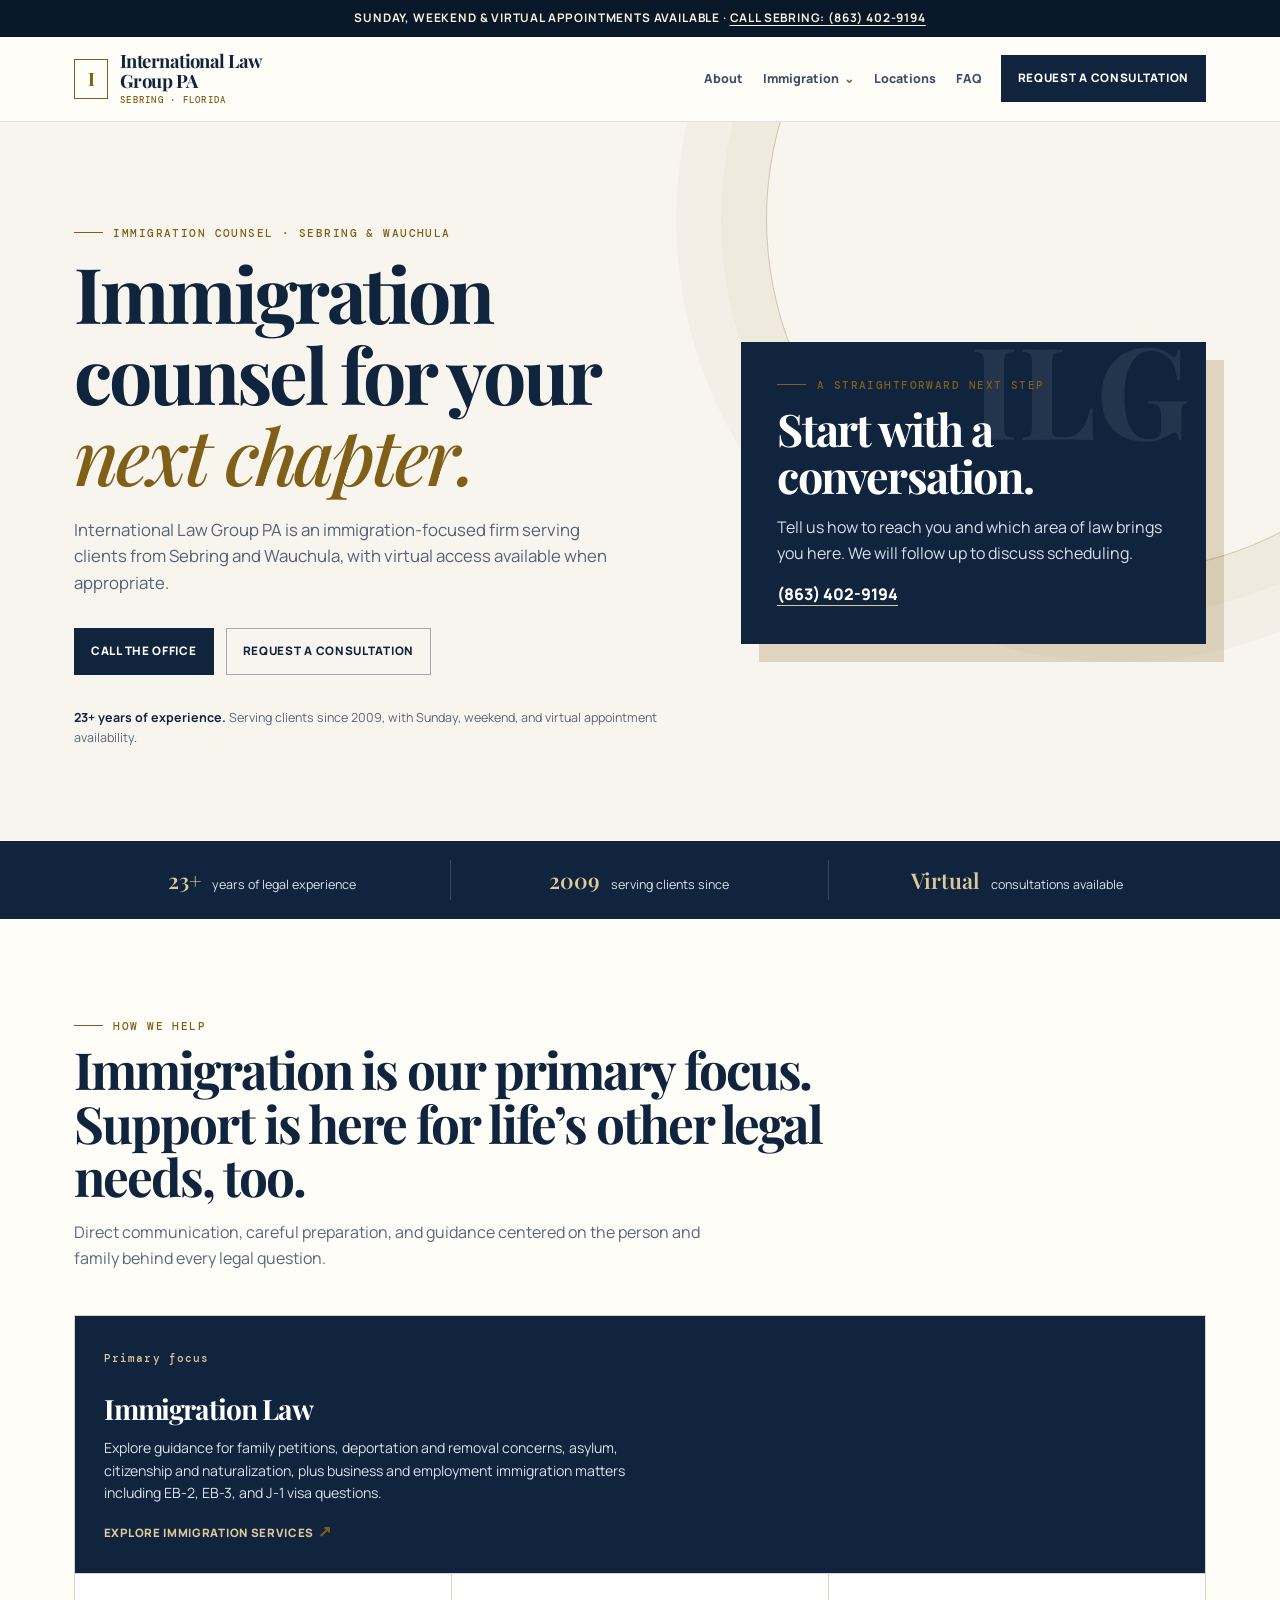
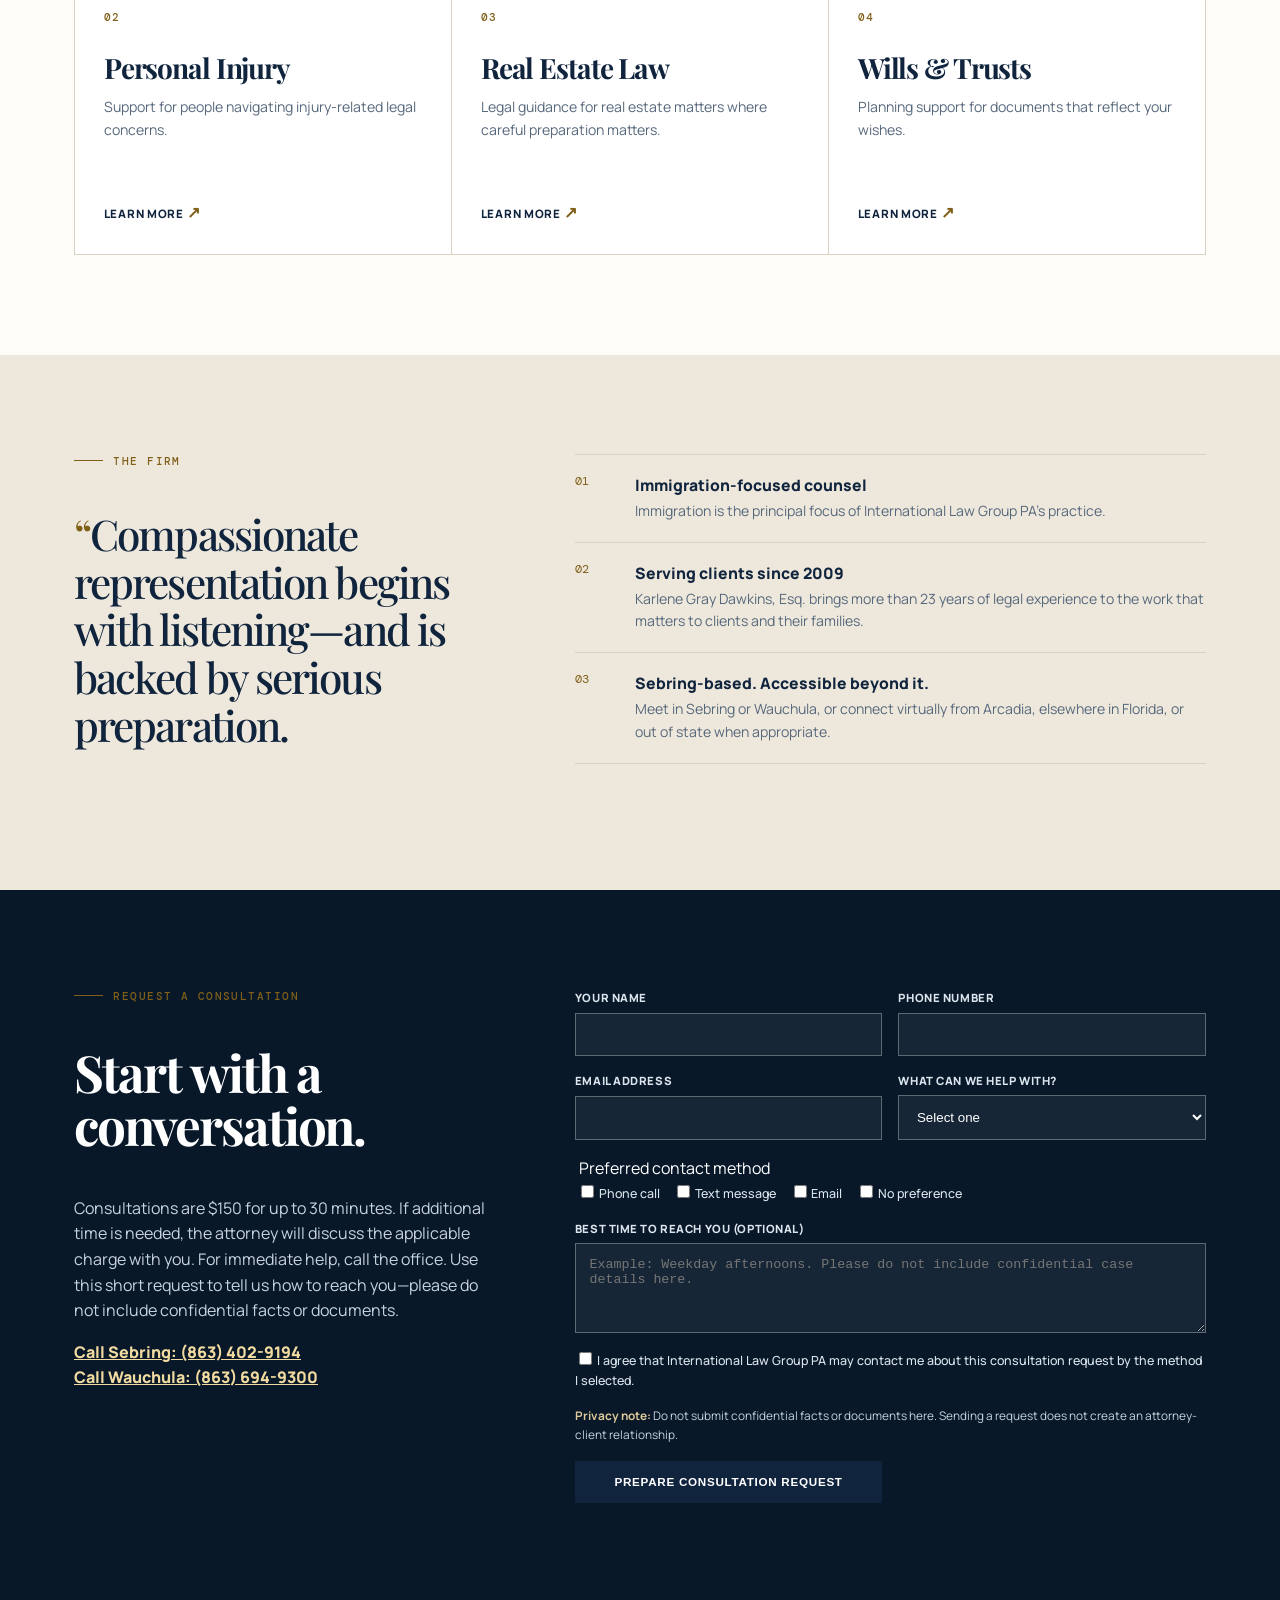
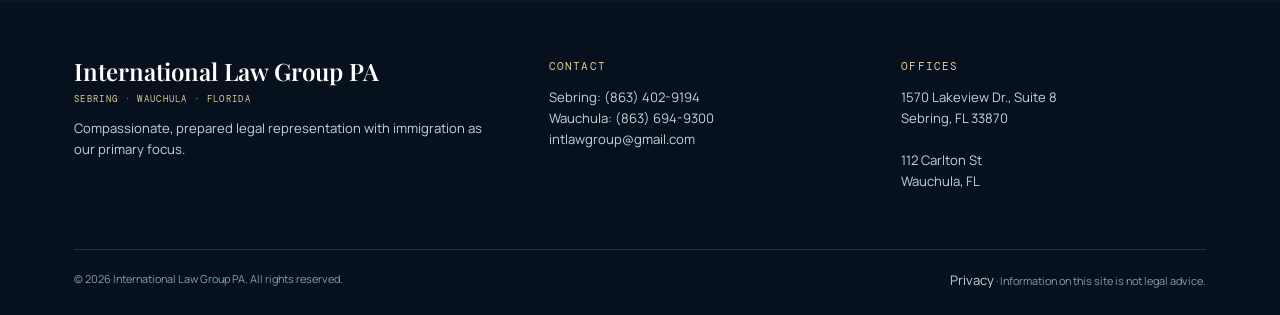
==== commit 6f4adad9: "feat: add employment immigration and consult pricing" ====
--- a/index.html
+++ b/index.html
@@ -1 +1 @@
-<!doctype html><html lang="en"><head><meta charset="utf-8"><meta name="viewport" content="width=device-width, initial-scale=1"><meta name="description" content="Immigration-focused legal counsel from International Law Group PA in Sebring and Wauchula, Florida."><title>Immigration Lawyer in Sebring & Wauchula, FL | International Law Group PA</title><link rel="preconnect" href="https://fonts.googleapis.com"><link rel="preconnect" href="https://fonts.gstatic.com" crossorigin><link href="https://fonts.googleapis.com/css2?family=DM+Mono&family=Manrope:wght@400;500;600;700;800&family=Playfair+Display:ital,wght@0,500;0,600;0,700;1,500;1,600&display=swap" rel="stylesheet"><link rel="stylesheet" href="assets/site.css"></head><body><a class="skip" href="#main">Skip to main content</a><div class="notice">Sunday, weekend &amp; virtual appointments available · <a href="tel:+18634029194">Call Sebring: (863) 402-9194</a></div><header class="site-header"><nav class="nav" aria-label="Main navigation"><a class="brand" href="" aria-label="International Law Group PA home"><span class="brand-mark">I</span><span>International Law<br>Group PA<small>SEBRING · FLORIDA</small></span></a><button class="menu-button" type="button" aria-expanded="false" aria-controls="menu">Menu</button><div class="nav-links" id="menu"><a href="about/">About</a><details class="dropdown"><summary>Immigration</summary><div class="dropdown-menu"><a href="immigration-law/">Immigration overview</a><a href="family-petitions/">Family petitions</a><a href="deportations-and-removals/">Deportations &amp; removals</a><a href="asylum/">Asylum</a><a href="citizenship/">Citizenship &amp; naturalization</a></div></details><a href="locations/">Locations</a><a href="faq/">FAQ</a><a class="button" href="contact/">Request a consultation</a></div></nav></header><main id="main"><section class="hero"><div class="hero-inner"><div><div class="eyebrow">Immigration counsel · Sebring &amp; Wauchula</div><h1>Immigration counsel for your <em>next chapter.</em></h1><p class="hero-copy">International Law Group PA is an immigration-focused firm serving clients from Sebring and Wauchula, with virtual access available when appropriate.</p><div class="hero-actions"><a class="button" href="tel:+18634029194">Call the office</a><a class="button alt" href="#consultation">Request a consultation</a></div><p class="hero-note"><strong>23+ years of experience.</strong> Serving clients since 2009, with Sunday, weekend, and virtual appointment availability.</p></div><aside class="hero-card"><div class="eyebrow">A straightforward next step</div><h2>Start with a conversation.</h2><p>Tell us how to reach you and which area of law brings you here. We will follow up to discuss scheduling.</p><a href="tel:+18634029194">(863) 402-9194</a></aside></div></section><section class="highlights" aria-label="Firm highlights"><div class="highlights-inner"><div class="highlight"><b>23+</b> years of legal experience</div><div class="highlight"><b>2009</b> serving clients since</div><div class="highlight"><b>Virtual</b> consultations available</div></div></section><section class="section"><div class="section-heading"><div class="eyebrow">How we help</div><h2>Immigration is our primary focus. Support is here for life’s other legal needs, too.</h2><p class="section-intro">Direct communication, careful preparation, and guidance centered on the person and family behind every legal question.</p></div><div class="service-grid"><article class="service-card primary"><div><span class="index">Primary focus</span><h3>Immigration Law</h3><p>Explore guidance for family petitions, deportation and removal concerns, asylum, citizenship and naturalization, and other immigration matters.</p></div><a class="text-link" href="immigration-law/">Explore immigration services</a></article><article class="service-card"><div><span class="index">02</span><h3>Personal Injury</h3><p>Support for people navigating injury-related legal concerns.</p></div><a class="text-link" href="personal-injury/">Learn more</a></article><article class="service-card"><div><span class="index">03</span><h3>Real Estate Law</h3><p>Legal guidance for real estate matters where careful preparation matters.</p></div><a class="text-link" href="real-estate-law/">Learn more</a></article><article class="service-card"><div><span class="index">04</span><h3>Wills &amp; Trusts</h3><p>Planning support for documents that reflect your wishes.</p></div><a class="text-link" href="wills-and-trusts/">Learn more</a></article></div></section><section class="split"><div class="split-inner"><div><div class="eyebrow">The firm</div><p class="quote">Compassionate representation begins with listening—and is backed by serious preparation.</p></div><div class="fact-list"><div class="fact"><span class="fact-no">01</span><div><h3>Immigration-focused counsel</h3><p>Immigration is the principal focus of International Law Group PA’s practice.</p></div></div><div class="fact"><span class="fact-no">02</span><div><h3>Serving clients since 2009</h3><p>Karlene Gray Dawkins, Esq. brings more than 23 years of legal experience to the work that matters to clients and their families.</p></div></div><div class="fact"><span class="fact-no">03</span><div><h3>Sebring-based. Accessible beyond it.</h3><p>Meet in Sebring or Wauchula, or connect virtually from Arcadia, elsewhere in Florida, or out of state when appropriate.</p></div></div></div></div></section><section class="consult" id="consultation"><div class="consult-inner"><div><div class="eyebrow">Request a consultation</div><h2>Start with a conversation.</h2><p>For immediate help, call the office. Use this short request to tell us how to reach you—please do not include confidential facts or documents.</p><p><a href="tel:+18634029194" style="color:#f2dba0;text-decoration:underline;font-weight:800">Call Sebring: (863) 402-9194</a><br><a href="tel:+18636949300" style="color:#f2dba0;text-decoration:underline;font-weight:800">Call Wauchula: (863) 694-9300</a></p></div><form id="consultation-form"><div class="field"><label for="name">Your name</label><input id="name" name="name" autocomplete="name" required></div><div class="field"><label for="phone">Phone number</label><input id="phone" name="phone" type="tel" autocomplete="tel" required></div><div class="field"><label for="email">Email address</label><input id="email" name="email" type="email" autocomplete="email"></div><div class="field"><label for="matter">What can we help with?</label><select id="matter" name="matter" required><option value="">Select one</option><option>Immigration Law</option><option>Personal Injury</option><option>Real Estate Law</option><option>Wills &amp; Trusts</option><option>Another Legal Matter</option></select></div><fieldset class="field full" style="border:0;padding:0"><legend>Preferred contact method</legend><div class="contact-choice"><label><input type="checkbox" name="contact-method" value="Phone call">Phone call</label><label><input type="checkbox" name="contact-method" value="Text message">Text message</label><label><input type="checkbox" name="contact-method" value="Email">Email</label><label><input type="checkbox" name="contact-method" value="No preference">No preference</label></div></fieldset><div class="field full"><label for="note">Best time to reach you (optional)</label><textarea id="note" name="note" placeholder="Example: Weekday afternoons. Please do not include confidential case details here."></textarea></div><label class="consent full"><input type="checkbox" required>I agree that International Law Group PA may contact me about this consultation request by the method I selected.</label><p class="privacy"><b>Privacy note:</b> Do not submit confidential facts or documents here. Sending a request does not create an attorney-client relationship.</p><button class="button" type="submit">Prepare consultation request</button><p class="form-result" id="form-result" role="status"></p></form></div></section></main><footer class="site-footer"><div class="footer-inner"><div class="footer-top"><div><div class="footer-brand">International Law Group PA<small>SEBRING · WAUCHULA · FLORIDA</small></div><p>Compassionate, prepared legal representation with immigration as our primary focus.</p></div><div><div class="footer-heading">Contact</div><p><a href="tel:+18634029194">Sebring: (863) 402-9194</a><br><a href="tel:+18636949300">Wauchula: (863) 694-9300</a><br><a href="mailto:intlawgroup@gmail.com">intlawgroup@gmail.com</a></p></div><div><div class="footer-heading">Offices</div><p>1570 Lakeview Dr., Suite 8<br>Sebring, FL 33870<br><br>112 Carlton St<br>Wauchula, FL</p></div></div><div class="footer-bottom"><span>© <span data-year></span> International Law Group PA. All rights reserved.</span><span><a href="privacy-policy/">Privacy</a> · Information on this site is not legal advice.</span></div></div></footer><script src="assets/site.js"></script></body></html>+<!doctype html><html lang="en"><head><meta charset="utf-8"><meta name="viewport" content="width=device-width, initial-scale=1"><meta name="description" content="Immigration-focused legal counsel from International Law Group PA in Sebring and Wauchula, Florida."><title>Immigration Lawyer in Sebring & Wauchula, FL | International Law Group PA</title><link rel="preconnect" href="https://fonts.googleapis.com"><link rel="preconnect" href="https://fonts.gstatic.com" crossorigin><link href="https://fonts.googleapis.com/css2?family=DM+Mono&family=Manrope:wght@400;500;600;700;800&family=Playfair+Display:ital,wght@0,500;0,600;0,700;1,500;1,600&display=swap" rel="stylesheet"><link rel="stylesheet" href="assets/site.css"></head><body><a class="skip" href="#main">Skip to main content</a><div class="notice">Sunday, weekend &amp; virtual appointments available · <a href="tel:+18634029194">Call Sebring: (863) 402-9194</a></div><header class="site-header"><nav class="nav" aria-label="Main navigation"><a class="brand" href="" aria-label="International Law Group PA home"><span class="brand-mark">I</span><span>International Law<br>Group PA<small>SEBRING · FLORIDA</small></span></a><button class="menu-button" type="button" aria-expanded="false" aria-controls="menu">Menu</button><div class="nav-links" id="menu"><a href="about/">About</a><details class="dropdown"><summary>Immigration</summary><div class="dropdown-menu"><a href="immigration-law/">Immigration overview</a><a href="family-petitions/">Family petitions</a><a href="deportations-and-removals/">Deportations &amp; removals</a><a href="asylum/">Asylum</a><a href="citizenship/">Citizenship &amp; naturalization</a></div></details><a href="locations/">Locations</a><a href="faq/">FAQ</a><a class="button" href="contact/">Request a consultation</a></div></nav></header><main id="main"><section class="hero"><div class="hero-inner"><div><div class="eyebrow">Immigration counsel · Sebring &amp; Wauchula</div><h1>Immigration counsel for your <em>next chapter.</em></h1><p class="hero-copy">International Law Group PA is an immigration-focused firm serving clients from Sebring and Wauchula, with virtual access available when appropriate.</p><div class="hero-actions"><a class="button" href="tel:+18634029194">Call the office</a><a class="button alt" href="#consultation">Request a consultation</a></div><p class="hero-note"><strong>23+ years of experience.</strong> Serving clients since 2009, with Sunday, weekend, and virtual appointment availability.</p></div><aside class="hero-card"><div class="eyebrow">A straightforward next step</div><h2>Start with a conversation.</h2><p>Tell us how to reach you and which area of law brings you here. We will follow up to discuss scheduling.</p><a href="tel:+18634029194">(863) 402-9194</a></aside></div></section><section class="highlights" aria-label="Firm highlights"><div class="highlights-inner"><div class="highlight"><b>23+</b> years of legal experience</div><div class="highlight"><b>2009</b> serving clients since</div><div class="highlight"><b>Virtual</b> consultations available</div></div></section><section class="section"><div class="section-heading"><div class="eyebrow">How we help</div><h2>Immigration is our primary focus. Support is here for life’s other legal needs, too.</h2><p class="section-intro">Direct communication, careful preparation, and guidance centered on the person and family behind every legal question.</p></div><div class="service-grid"><article class="service-card primary"><div><span class="index">Primary focus</span><h3>Immigration Law</h3><p>Explore guidance for family petitions, deportation and removal concerns, asylum, citizenship and naturalization, plus business and employment immigration matters including EB-2, EB-3, and J-1 visa questions.</p></div><a class="text-link" href="immigration-law/">Explore immigration services</a></article><article class="service-card"><div><span class="index">02</span><h3>Personal Injury</h3><p>Support for people navigating injury-related legal concerns.</p></div><a class="text-link" href="personal-injury/">Learn more</a></article><article class="service-card"><div><span class="index">03</span><h3>Real Estate Law</h3><p>Legal guidance for real estate matters where careful preparation matters.</p></div><a class="text-link" href="real-estate-law/">Learn more</a></article><article class="service-card"><div><span class="index">04</span><h3>Wills &amp; Trusts</h3><p>Planning support for documents that reflect your wishes.</p></div><a class="text-link" href="wills-and-trusts/">Learn more</a></article></div></section><section class="split"><div class="split-inner"><div><div class="eyebrow">The firm</div><p class="quote">Compassionate representation begins with listening—and is backed by serious preparation.</p></div><div class="fact-list"><div class="fact"><span class="fact-no">01</span><div><h3>Immigration-focused counsel</h3><p>Immigration is the principal focus of International Law Group PA’s practice.</p></div></div><div class="fact"><span class="fact-no">02</span><div><h3>Serving clients since 2009</h3><p>Karlene Gray Dawkins, Esq. brings more than 23 years of legal experience to the work that matters to clients and their families.</p></div></div><div class="fact"><span class="fact-no">03</span><div><h3>Sebring-based. Accessible beyond it.</h3><p>Meet in Sebring or Wauchula, or connect virtually from Arcadia, elsewhere in Florida, or out of state when appropriate.</p></div></div></div></div></section><section class="consult" id="consultation"><div class="consult-inner"><div><div class="eyebrow">Request a consultation</div><h2>Start with a conversation.</h2><p>Consultations are $150 for up to 30 minutes. If additional time is needed, the attorney will discuss the applicable charge with you. For immediate help, call the office. Use this short request to tell us how to reach you—please do not include confidential facts or documents.</p><p><a href="tel:+18634029194" style="color:#f2dba0;text-decoration:underline;font-weight:800">Call Sebring: (863) 402-9194</a><br><a href="tel:+18636949300" style="color:#f2dba0;text-decoration:underline;font-weight:800">Call Wauchula: (863) 694-9300</a></p></div><form id="consultation-form"><div class="field"><label for="name">Your name</label><input id="name" name="name" autocomplete="name" required></div><div class="field"><label for="phone">Phone number</label><input id="phone" name="phone" type="tel" autocomplete="tel" required></div><div class="field"><label for="email">Email address</label><input id="email" name="email" type="email" autocomplete="email"></div><div class="field"><label for="matter">What can we help with?</label><select id="matter" name="matter" required><option value="">Select one</option><option>Immigration Law</option><option>Business &amp; Employment Immigration</option><option>Personal Injury</option><option>Real Estate Law</option><option>Wills &amp; Trusts</option><option>Another Legal Matter</option></select></div><fieldset class="field full" style="border:0;padding:0"><legend>Preferred contact method</legend><div class="contact-choice"><label><input type="checkbox" name="contact-method" value="Phone call">Phone call</label><label><input type="checkbox" name="contact-method" value="Text message">Text message</label><label><input type="checkbox" name="contact-method" value="Email">Email</label><label><input type="checkbox" name="contact-method" value="No preference">No preference</label></div></fieldset><div class="field full"><label for="note">Best time to reach you (optional)</label><textarea id="note" name="note" placeholder="Example: Weekday afternoons. Please do not include confidential case details here."></textarea></div><label class="consent full"><input type="checkbox" required>I agree that International Law Group PA may contact me about this consultation request by the method I selected.</label><p class="privacy"><b>Privacy note:</b> Do not submit confidential facts or documents here. Sending a request does not create an attorney-client relationship.</p><button class="button" type="submit">Prepare consultation request</button><p class="form-result" id="form-result" role="status"></p></form></div></section></main><footer class="site-footer"><div class="footer-inner"><div class="footer-top"><div><div class="footer-brand">International Law Group PA<small>SEBRING · WAUCHULA · FLORIDA</small></div><p>Compassionate, prepared legal representation with immigration as our primary focus.</p></div><div><div class="footer-heading">Contact</div><p><a href="tel:+18634029194">Sebring: (863) 402-9194</a><br><a href="tel:+18636949300">Wauchula: (863) 694-9300</a><br><a href="mailto:intlawgroup@gmail.com">intlawgroup@gmail.com</a></p></div><div><div class="footer-heading">Offices</div><p>1570 Lakeview Dr., Suite 8<br>Sebring, FL 33870<br><br>112 Carlton St<br>Wauchula, FL</p></div></div><div class="footer-bottom"><span>© <span data-year></span> International Law Group PA. All rights reserved.</span><span><a href="privacy-policy/">Privacy</a> · Information on this site is not legal advice.</span></div></div></footer><script src="assets/site.js"></script></body></html>
